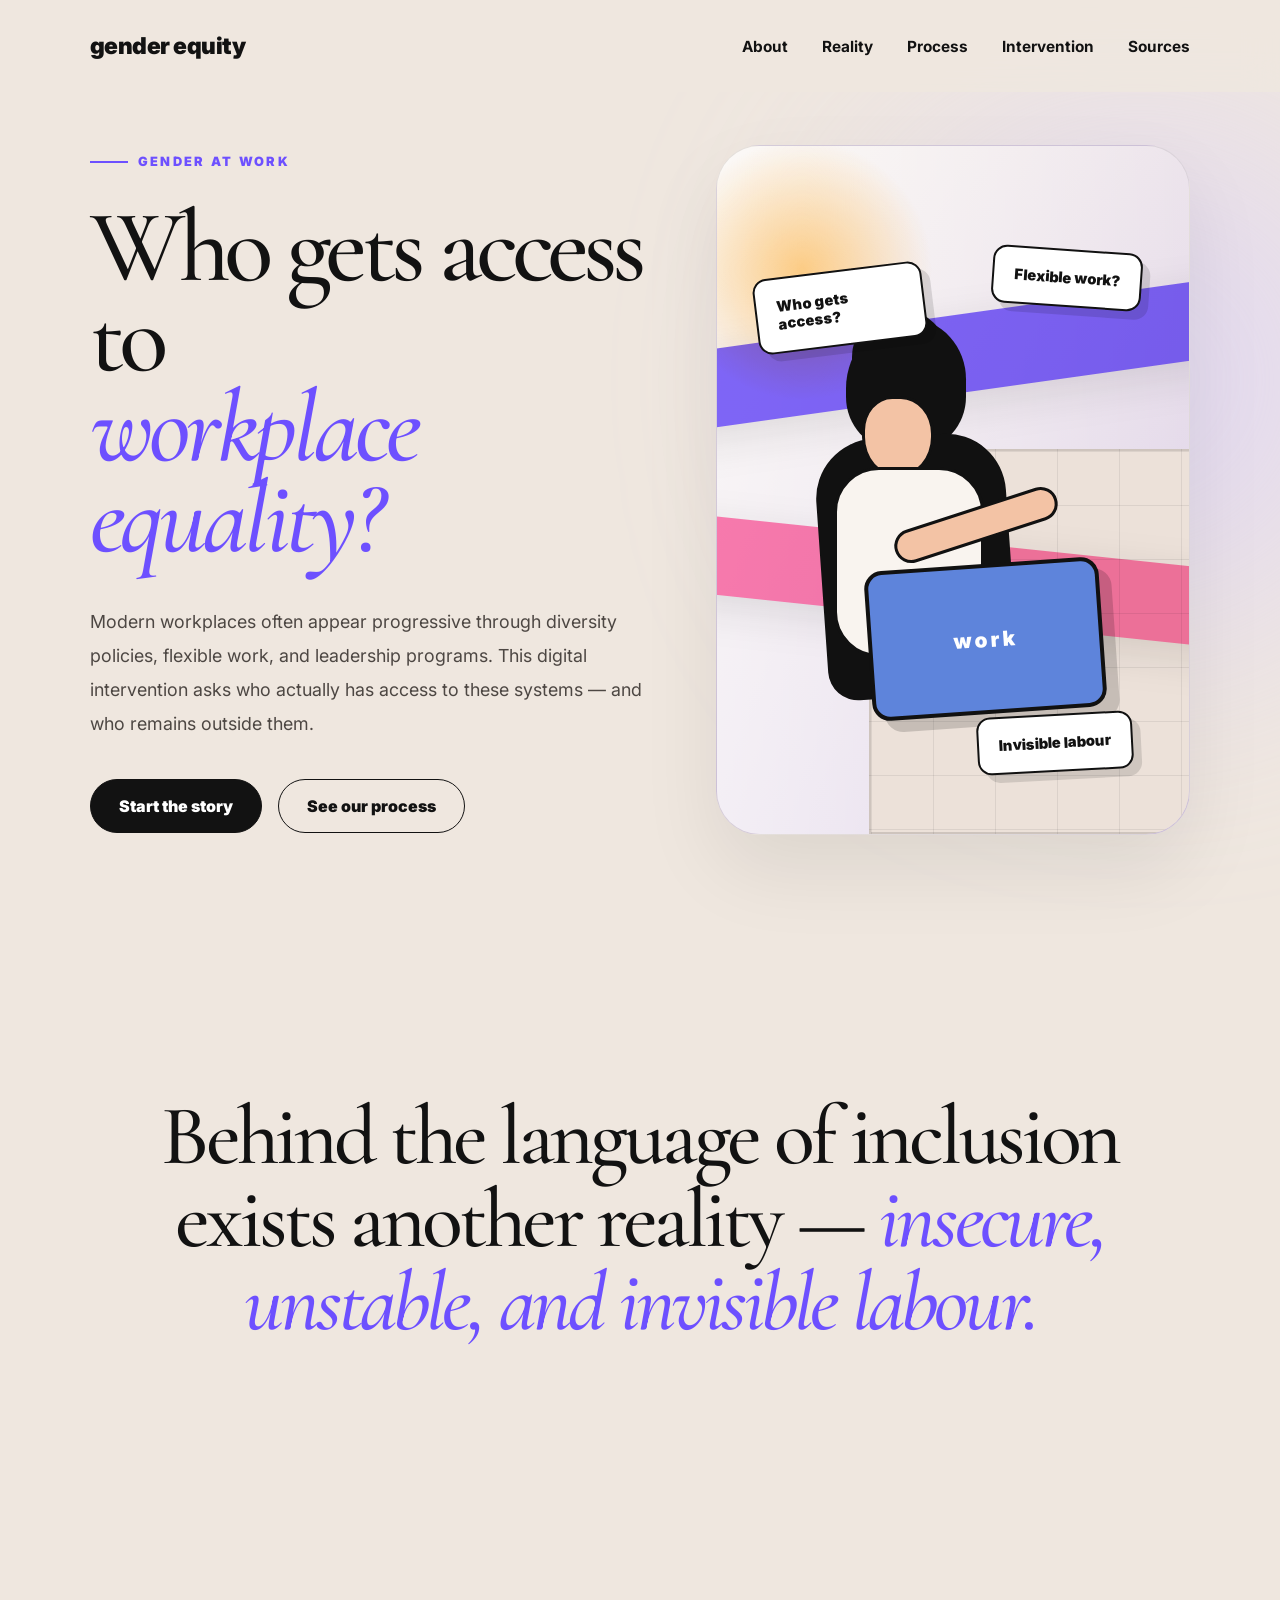
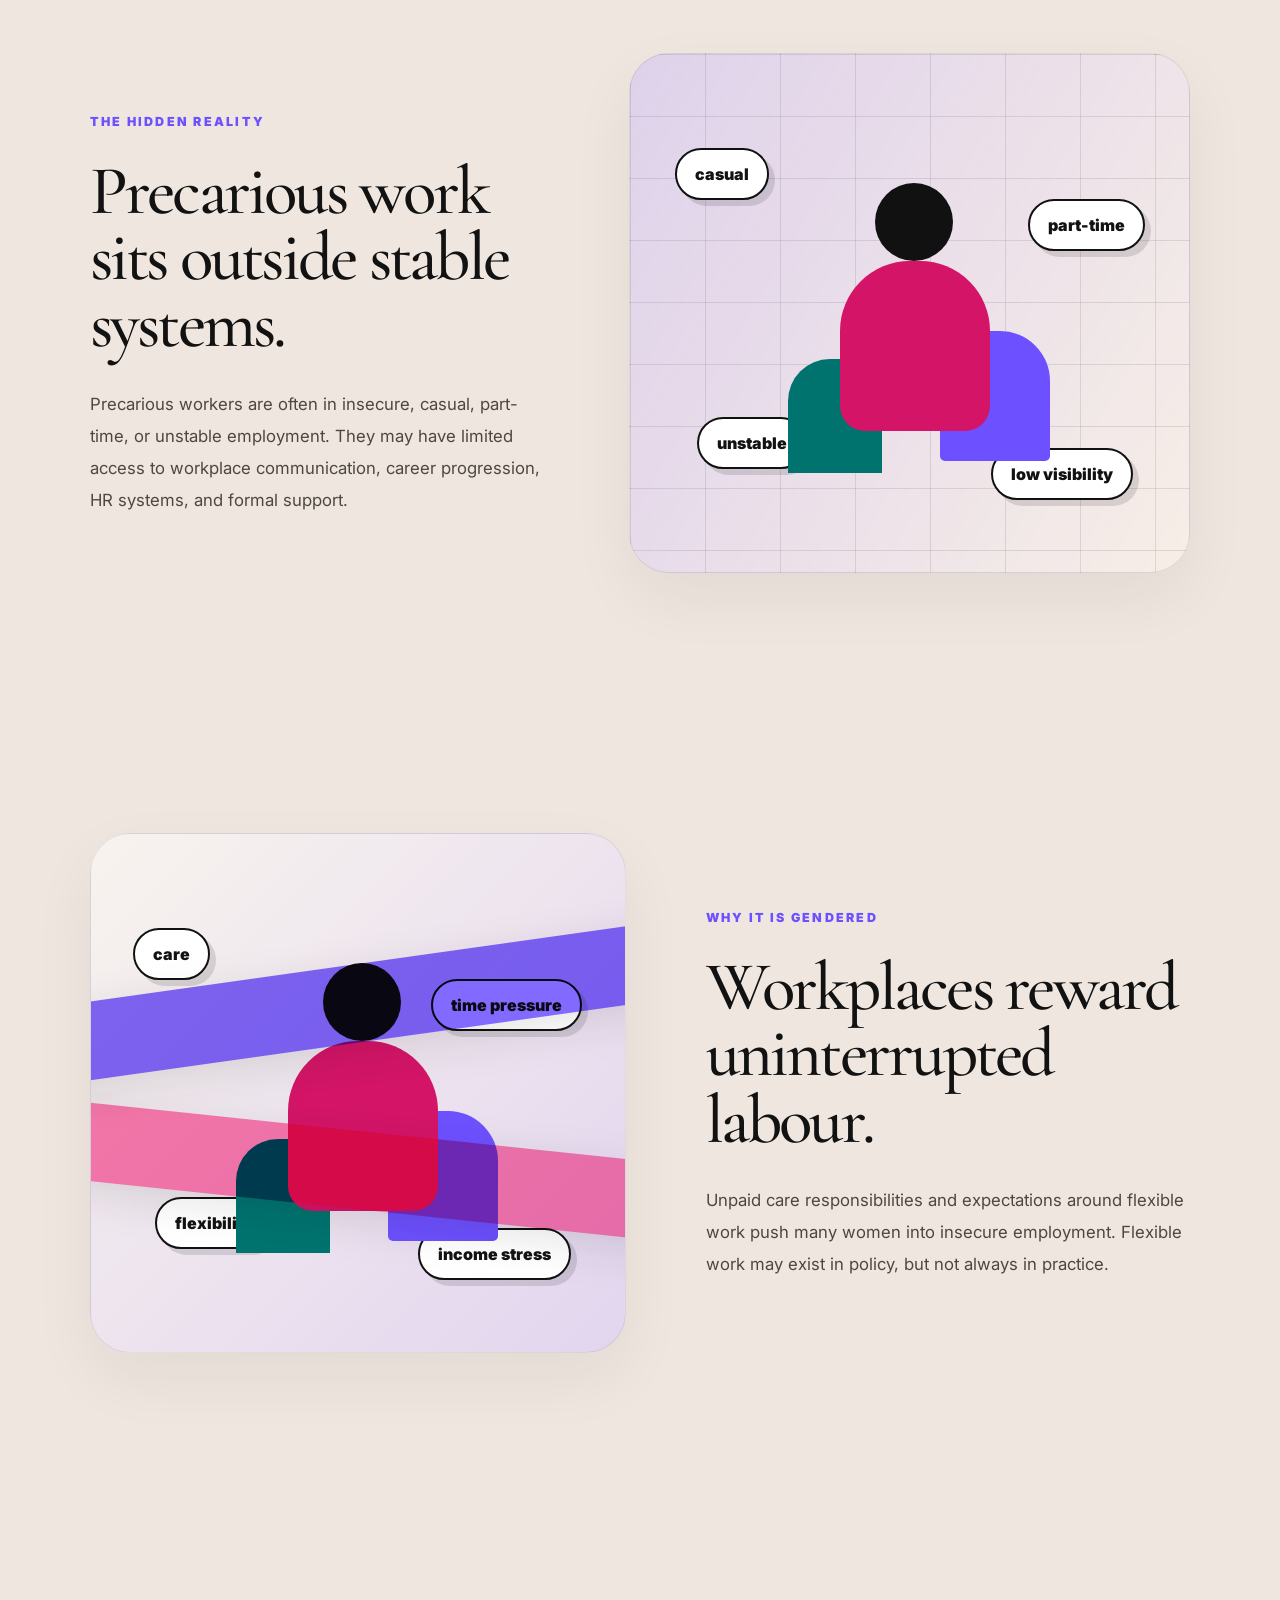
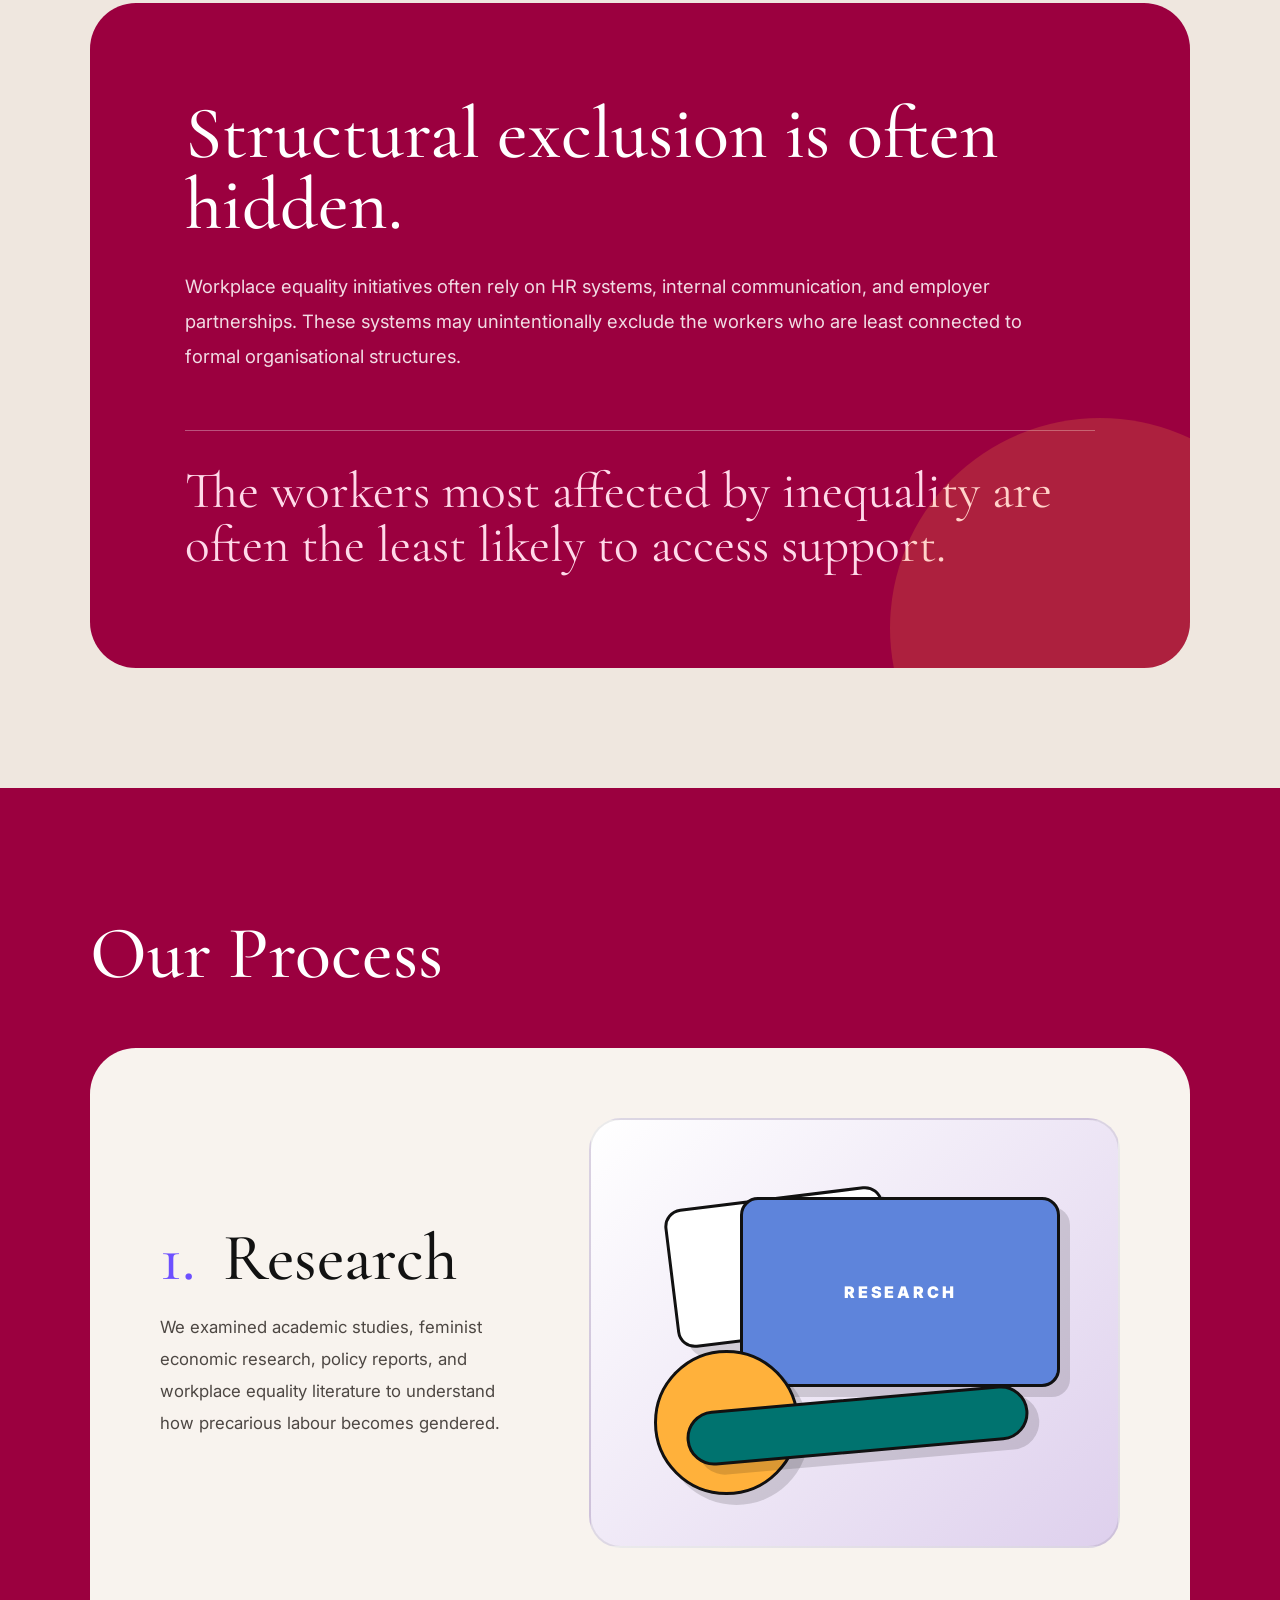
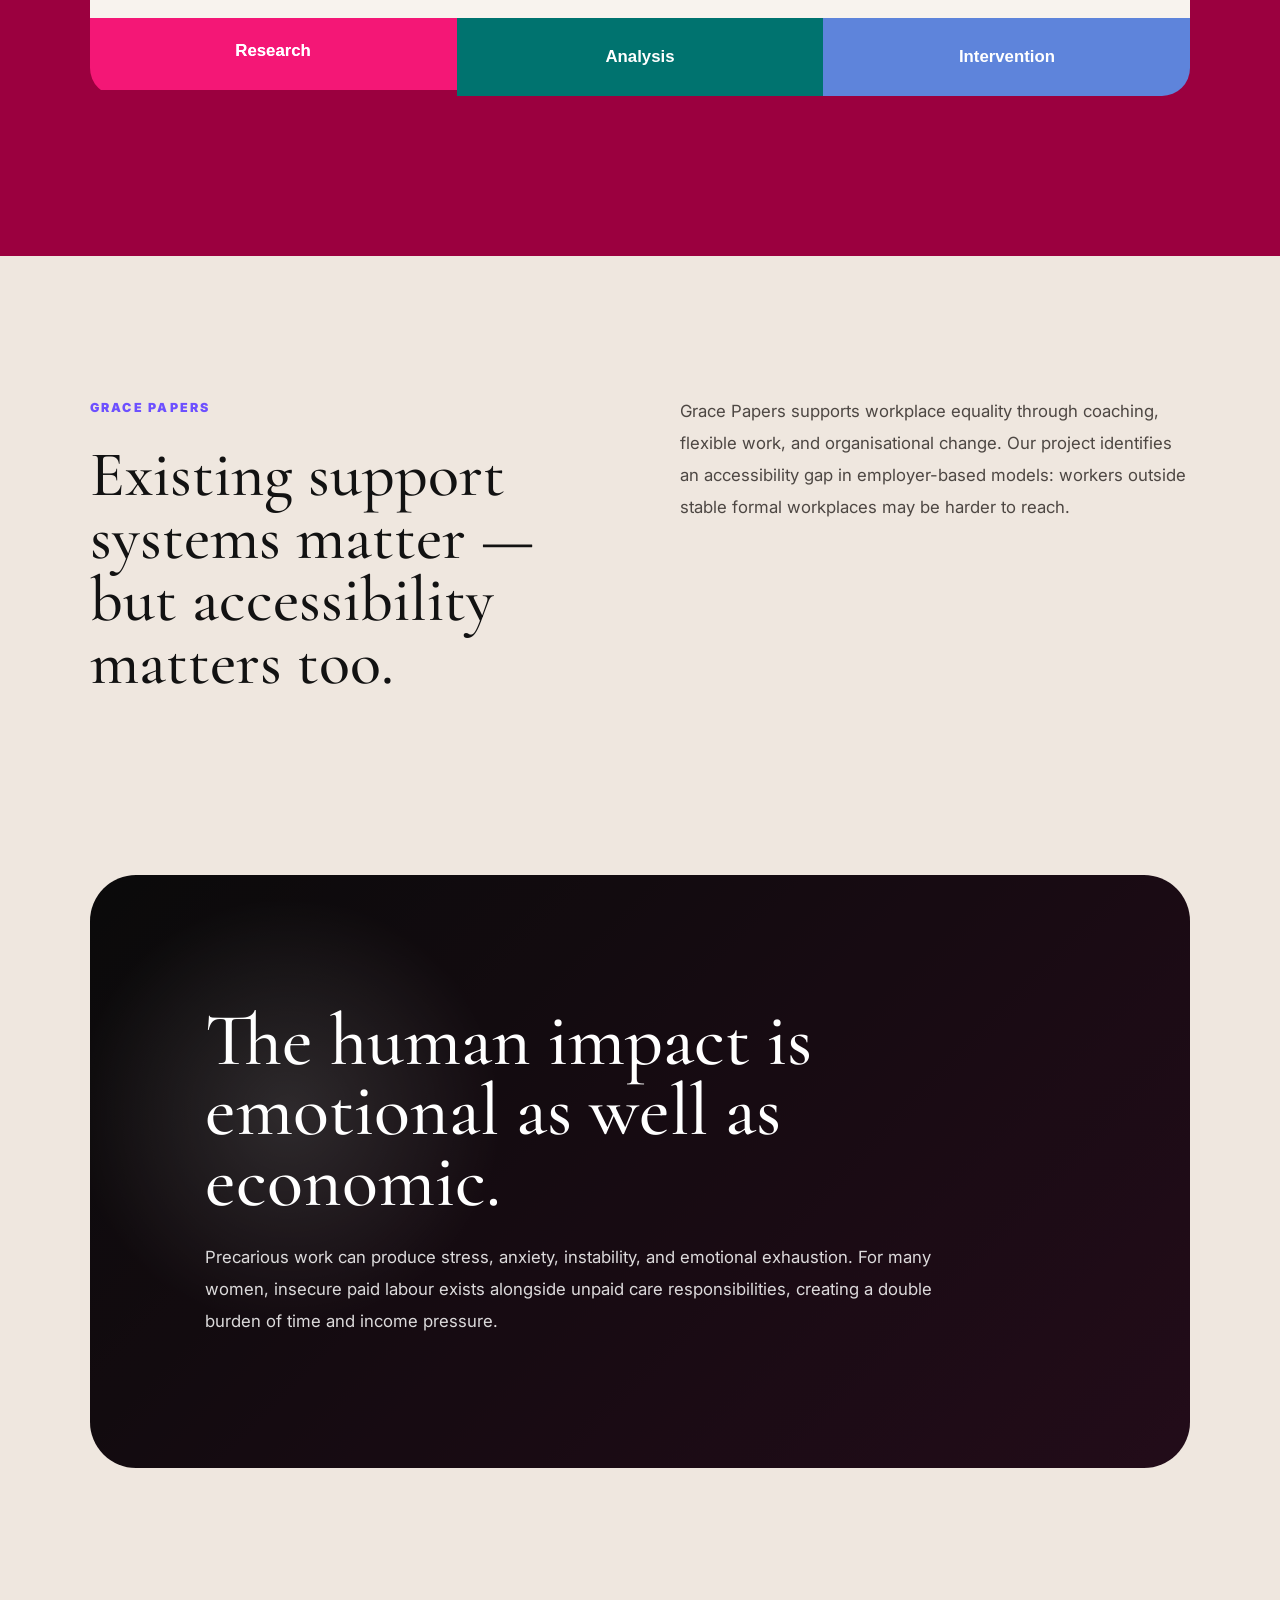
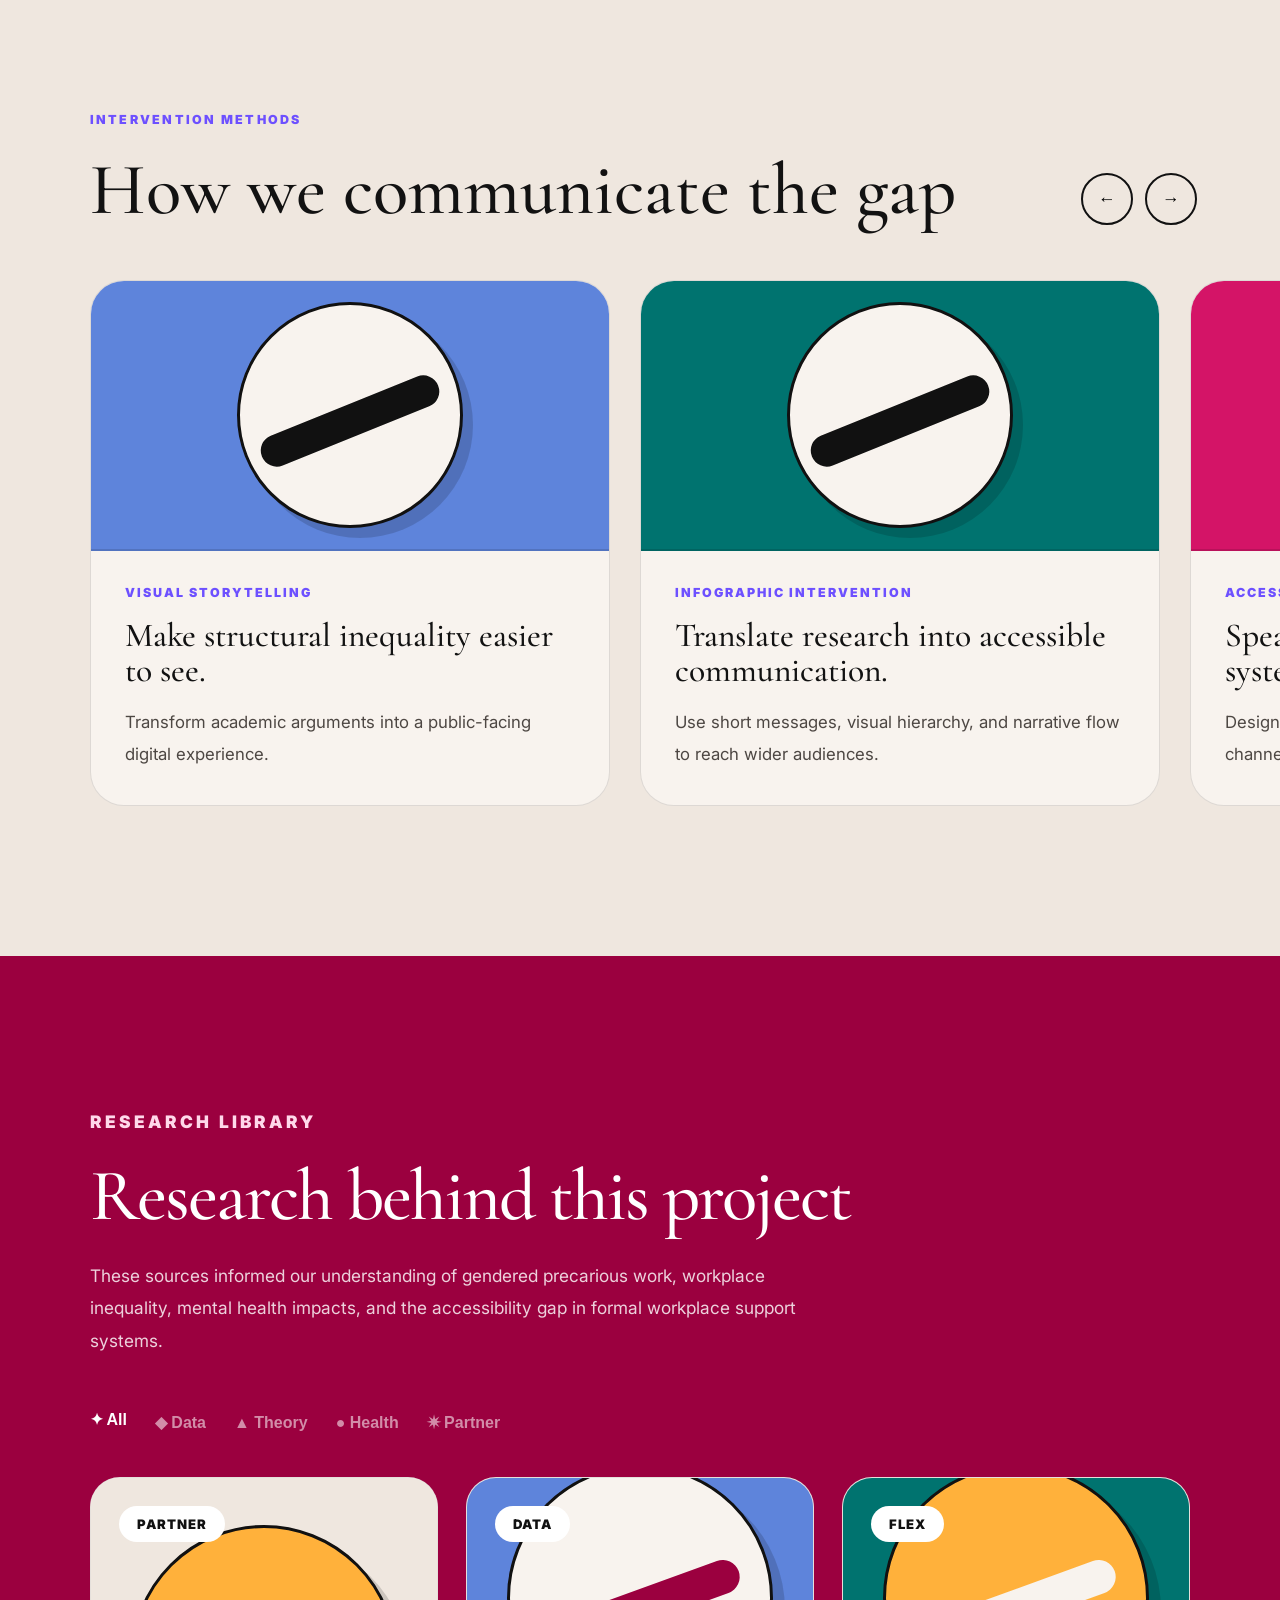
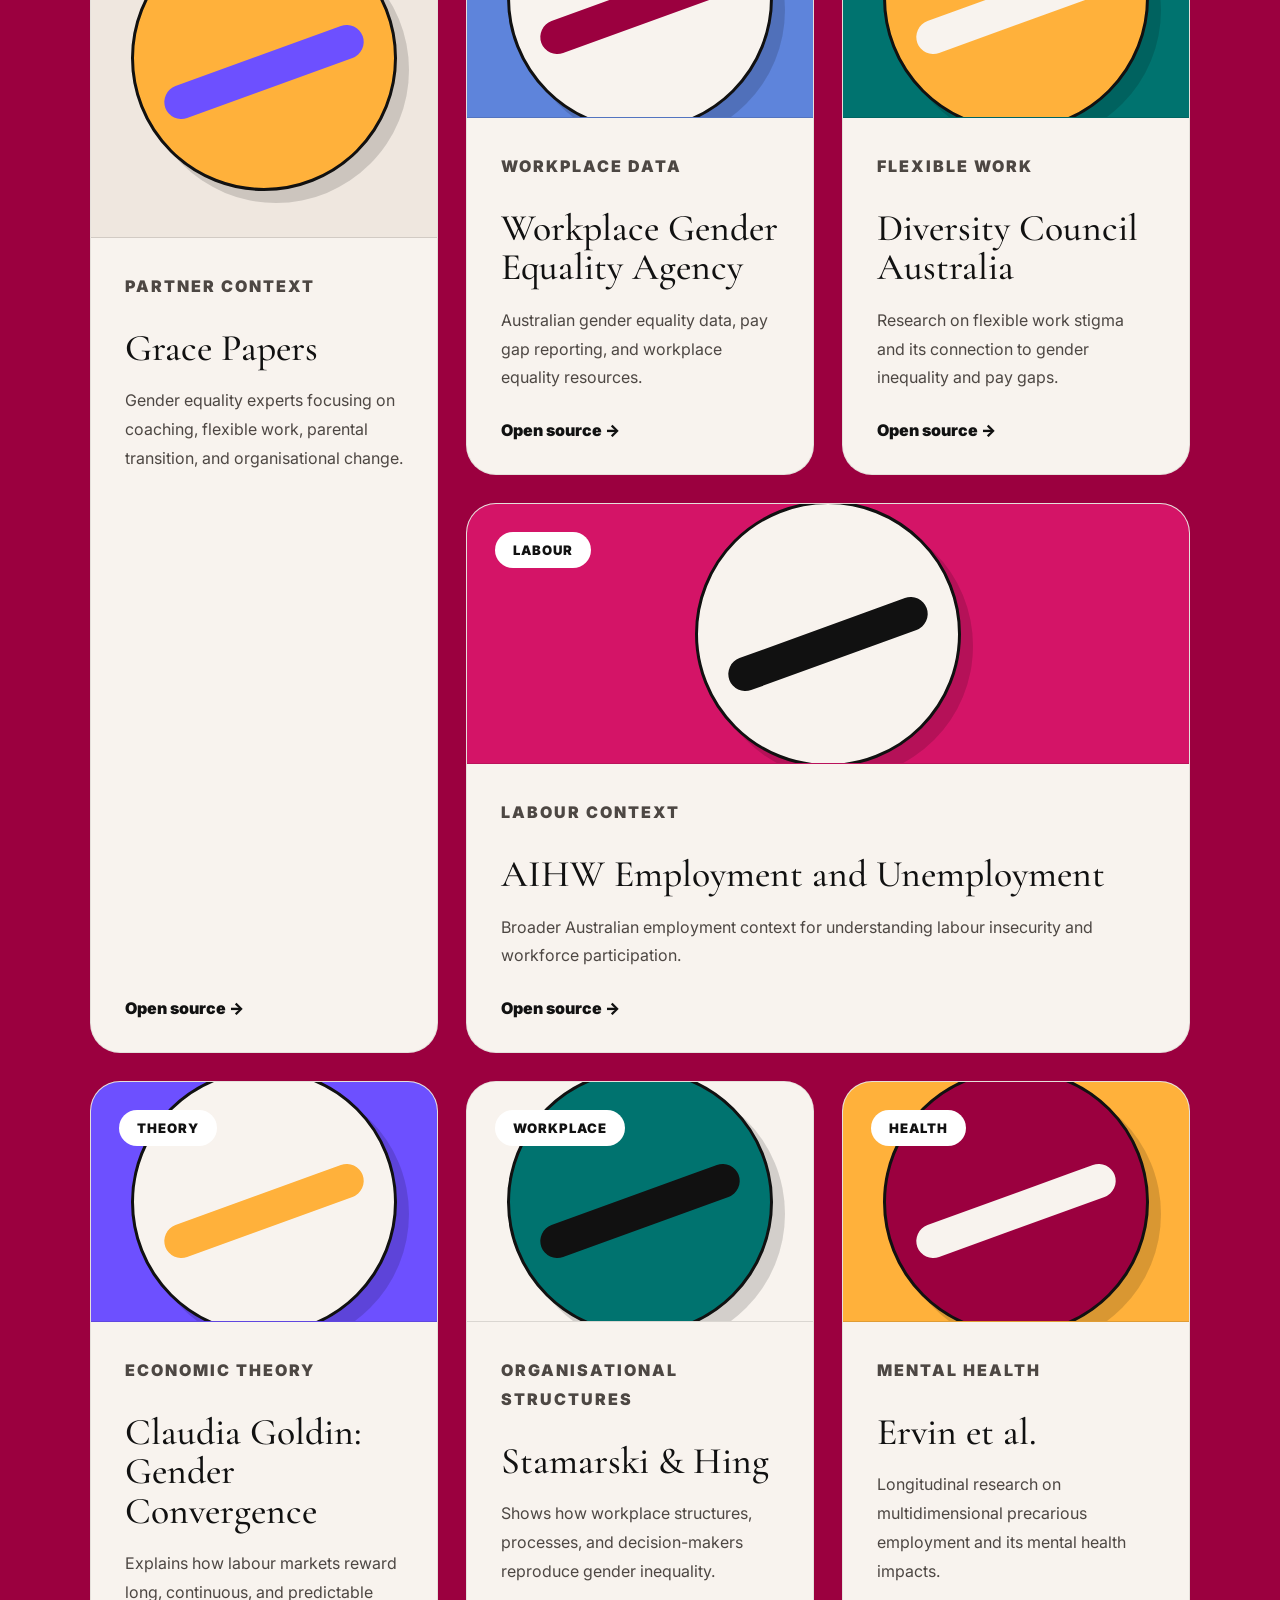
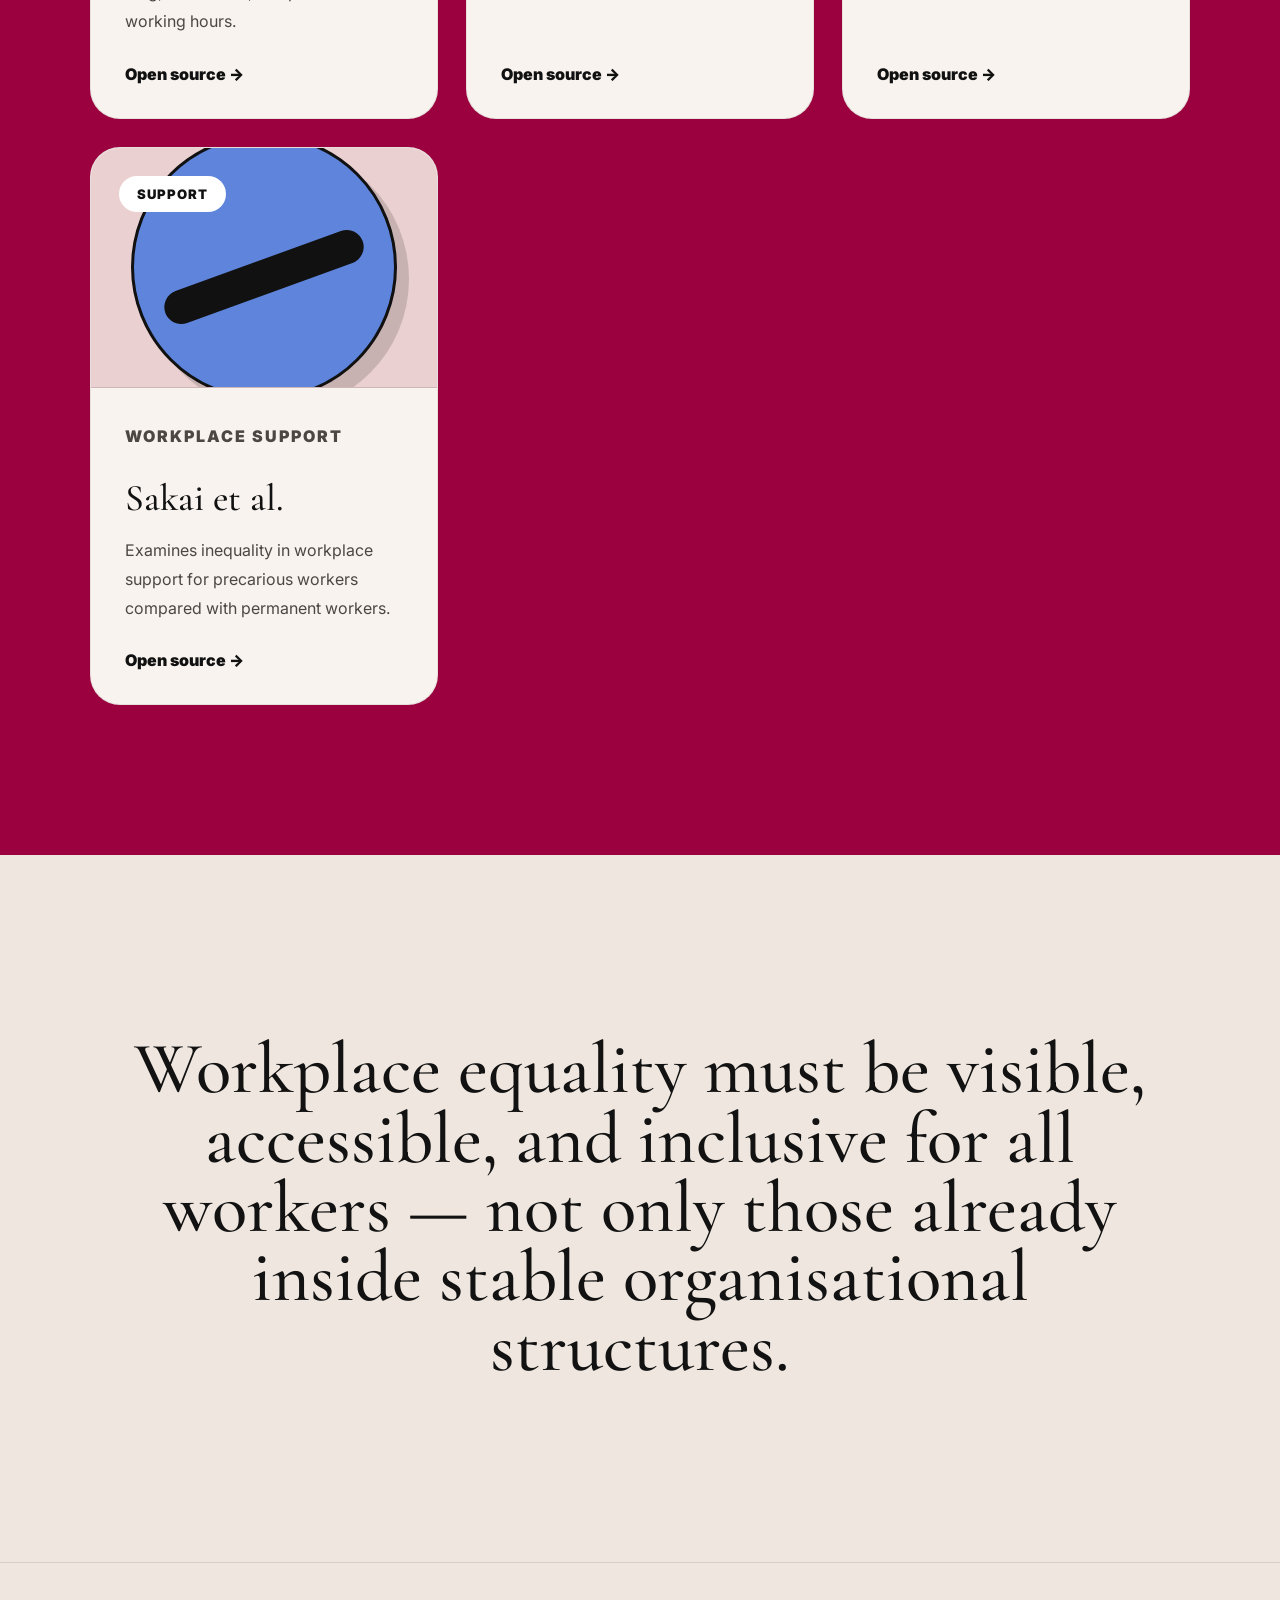
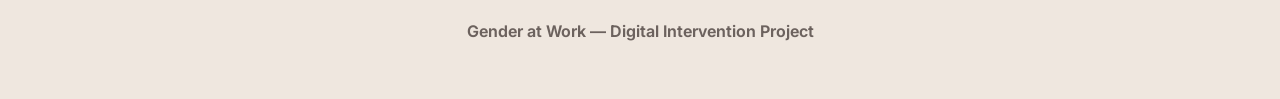
==== gender_equity_final_combined_with_sources.html @ 541308a6 "Add files via upload" ====
<!DOCTYPE html>
<html lang="en">
<head>
  <meta charset="UTF-8" />
  <meta name="viewport" content="width=device-width, initial-scale=1.0" />
  <title>Gender Equity & Precarious Work</title>
  <link rel="preconnect" href="https://fonts.googleapis.com">
  <link rel="preconnect" href="https://fonts.gstatic.com" crossorigin>
  <link href="https://fonts.googleapis.com/css2?family=Inter:wght@300;400;500;600;700;800;900&family=Cormorant+Garamond:wght@400;500;600;700&display=swap" rel="stylesheet">
  <style>
    :root{--cream:#efe7df;--cream2:#f8f3ee;--ink:#121212;--muted:#4d4743;--purple:#6d50ff;--wine:#9b003f;--pink:#d41467;--teal:#00736f;--blue:#5e84db;--orange:#ffb13b;--softPink:#ead0d0;}
    *{margin:0;padding:0;box-sizing:border-box} html{scroll-behavior:smooth} body{background:var(--cream);color:var(--ink);font-family:Inter,sans-serif;overflow-x:hidden} p{color:var(--muted);line-height:1.9;font-size:1.05rem} h1,h2,h3{font-family:'Cormorant Garamond',serif;font-weight:500}.page-progress{position:fixed;top:0;left:0;height:4px;width:0%;background:var(--purple);z-index:9999}
    nav{position:fixed;top:0;left:0;width:100%;height:92px;padding:0 7%;display:flex;justify-content:space-between;align-items:center;background:rgba(239,231,223,.9);backdrop-filter:blur(16px);z-index:1000;transition:.35s ease}nav.scrolled{height:72px;box-shadow:0 8px 30px rgba(0,0,0,.06)}.logo{font-weight:900;font-size:1.45rem;letter-spacing:-.02em;text-transform:lowercase}nav ul{display:flex;gap:34px;list-style:none}nav a{color:var(--ink);text-decoration:none;font-weight:700;font-size:.96rem;position:relative}nav a::after{content:"";position:absolute;left:0;bottom:-7px;width:0;height:2px;background:var(--purple);transition:.3s ease}nav a:hover::after{width:100%}section{position:relative}.fade-up{opacity:0;transform:translateY(55px);transition:opacity .9s ease,transform .9s ease}.fade-up.show{opacity:1;transform:translateY(0)}
    .hero{min-height:100vh;padding:145px 7% 80px;display:grid;grid-template-columns:1.08fr .92fr;gap:70px;align-items:center}.hero::before{content:"";position:absolute;width:520px;height:520px;right:-120px;top:120px;border-radius:50%;background:#d9ceff;filter:blur(130px);opacity:.55;z-index:0}.hero-left{position:relative;z-index:2}.eyebrow{display:inline-flex;gap:10px;align-items:center;margin-bottom:28px;color:var(--purple);font-size:.8rem;text-transform:uppercase;letter-spacing:.18em;font-weight:900}.eyebrow::before{content:"";width:38px;height:2px;background:var(--purple)}.hero h1{font-size:clamp(4rem,8vw,8.8rem);line-height:.88;letter-spacing:-.055em;max-width:980px}.hero h1 span{color:var(--purple);font-style:italic;letter-spacing:-.04em}.hero-description{margin-top:42px;max-width:650px;font-size:1.12rem}.hero-actions{margin-top:38px;display:flex;gap:16px;flex-wrap:wrap}.button{display:inline-flex;align-items:center;justify-content:center;min-height:54px;padding:0 28px;border-radius:999px;border:1.5px solid var(--ink);color:var(--ink);text-decoration:none;font-weight:900;transition:.28s ease}.button.primary{background:var(--ink);color:white}.button:hover{transform:translateY(-4px);box-shadow:0 14px 30px rgba(0,0,0,.1)}
    .hero-art{position:relative;z-index:2;min-height:690px;border-radius:44px;overflow:hidden;background:linear-gradient(135deg,#f8f3ee 0%,#dccfe9 100%);box-shadow:0 35px 80px rgba(0,0,0,.08);border:1px solid rgba(0,0,0,.08)}.hero-art::before{content:"";position:absolute;inset:0;background:radial-gradient(circle at 18% 18%,rgba(255,177,59,.6),transparent 19%),radial-gradient(circle at 80% 70%,rgba(109,80,255,.22),transparent 28%),linear-gradient(90deg,rgba(255,255,255,.5),transparent);z-index:0}.office-building{position:absolute;right:-20px;bottom:0;width:72%;height:56%;background:linear-gradient(90deg,rgba(0,0,0,.07) 1px,transparent 1px) 0 0/62px 100%,linear-gradient(rgba(0,0,0,.07) 1px,transparent 1px) 0 0/100% 54px,#ece1d9;border-radius:30px 0 0 0;border:2px solid rgba(0,0,0,.13)}.window-dot{position:absolute;width:34px;height:34px;border-radius:50%;background:rgba(109,80,255,.28);border:2px solid rgba(0,0,0,.12)}.window-dot.one{right:38%;bottom:37%}.window-dot.two{right:22%;bottom:24%;background:rgba(255,177,59,.55)}.window-dot.three{right:50%;bottom:18%;background:rgba(0,115,111,.35)}.woman{position:absolute;left:8%;bottom:6%;width:48%;height:74%;z-index:3;animation:womanFloat 5.2s ease-in-out infinite}.woman .head{position:absolute;top:5%;left:43%;width:96px;height:96px;background:#111;border-radius:50% 50% 46% 46%}.woman .face{position:absolute;top:22%;left:47%;width:72px;height:82px;background:#f3c3a5;border-radius:42% 46% 50% 50%;border:3px solid #111;z-index:3}.woman .hair{position:absolute;top:7%;left:40%;width:120px;height:130px;background:#111;border-radius:60% 52% 45% 45%;z-index:2}.woman .body{position:absolute;left:29%;top:30%;width:190px;height:260px;background:#111;border-radius:60px 60px 30px 30px;transform:rotate(-4deg);z-index:2}.woman .shirt{position:absolute;left:35%;top:36%;width:150px;height:190px;background:#f9f4ef;border:3px solid #111;border-radius:45px;z-index:3}.woman .arm{position:absolute;left:60%;top:44%;width:170px;height:34px;background:#f3c3a5;border:3px solid #111;border-radius:30px;transform:rotate(-18deg);z-index:4}.woman .laptop{position:absolute;left:50%;top:55%;width:235px;height:150px;background:var(--blue);border:4px solid #111;border-radius:18px;transform:rotate(-4deg);z-index:5;box-shadow:12px 12px 0 rgba(0,0,0,.16)}.woman .laptop::after{content:"work";position:absolute;inset:0;display:flex;align-items:center;justify-content:center;color:white;font-weight:900;font-size:1.3rem;letter-spacing:.15em}.ribbon{position:absolute;left:-18%;width:150%;height:78px;border-radius:999px;opacity:.86;filter:drop-shadow(0 12px 20px rgba(0,0,0,.11));z-index:2;mix-blend-mode:multiply}.ribbon.purple{top:24%;background:var(--purple);transform:rotate(-8deg);animation:ribbonSlide 7s ease-in-out infinite}.ribbon.pink{top:58%;background:#ff6aa6;transform:rotate(6deg);animation:ribbonSlide2 8s ease-in-out infinite}.paper-note{position:absolute;z-index:4;background:white;border:2px solid #111;border-radius:14px;padding:18px 20px;box-shadow:8px 8px 0 rgba(0,0,0,.12);font-weight:900;font-size:.92rem;max-width:170px;animation:noteFloat 4.5s ease-in-out infinite}.note1{right:10%;top:15%;transform:rotate(4deg)}.note2{left:8%;top:18%;transform:rotate(-7deg);animation-delay:1.2s}.note3{right:12%;bottom:9%;transform:rotate(-3deg);animation-delay:.4s}@keyframes womanFloat{0%,100%{transform:translateY(0)}50%{transform:translateY(-18px)}}@keyframes ribbonSlide{0%,100%{transform:translateX(-80px) rotate(-8deg)}50%{transform:translateX(65px) rotate(-8deg)}}@keyframes ribbonSlide2{0%,100%{transform:translateX(70px) rotate(6deg)}50%{transform:translateX(-65px) rotate(6deg)}}@keyframes noteFloat{0%,100%{margin-top:0}50%{margin-top:-14px}}
    .big-statement{padding:180px 8%;text-align:center}.big-statement h2{font-size:clamp(3rem,6.6vw,7.2rem);line-height:.98;letter-spacing:-.045em;max-width:1300px;margin:auto}.big-statement em{color:var(--purple);font-style:italic}.split-section{padding:130px 7%;display:grid;grid-template-columns:.9fr 1.1fr;gap:80px;align-items:center}.split-section.reverse{grid-template-columns:1.05fr .95fr}.section-tag{color:var(--purple);font-size:.78rem;text-transform:uppercase;letter-spacing:.18em;font-weight:900;margin-bottom:24px}.split-section h2{font-size:clamp(3.3rem,5.4vw,6rem);line-height:.96;letter-spacing:-.04em;margin-bottom:32px}.text-block{max-width:670px}.visual-card{min-height:520px;border-radius:40px;background:var(--cream2);border:1px solid rgba(0,0,0,.08);position:relative;overflow:hidden;box-shadow:0 25px 65px rgba(0,0,0,.06)}.visual-card.policy{background:linear-gradient(120deg,rgba(109,80,255,.18),transparent),linear-gradient(90deg,rgba(0,0,0,.1) 1px,transparent 1px) 0 0/75px 100%,linear-gradient(rgba(0,0,0,.1) 1px,transparent 1px) 0 0/100% 62px,#f7eee7}.visual-card.care{background:linear-gradient(135deg,#f8f3ee,#e2d5ef)}.mini-person{position:absolute;width:210px;height:260px;left:50%;top:50%;transform:translate(-50%,-50%)}.mini-person::before{content:"";position:absolute;left:70px;top:0;width:78px;height:78px;border-radius:50%;background:#111}.mini-person::after{content:"";position:absolute;left:35px;top:78px;width:150px;height:170px;border-radius:70px 70px 25px 25px;background:var(--pink);box-shadow:80px 50px 0 -20px var(--purple),-80px 70px 0 -28px var(--teal)}.floating-word{position:absolute;padding:14px 18px;border:2px solid #111;border-radius:999px;background:white;font-weight:900;box-shadow:6px 6px 0 rgba(0,0,0,.12)}.w1{left:8%;top:18%}.w2{right:8%;top:28%}.w3{left:12%;bottom:20%}.w4{right:10%;bottom:14%}.exclusion{margin:120px 7%;padding:95px;border-radius:46px;background:var(--wine);color:white;position:relative;overflow:hidden}.exclusion::after{content:"";position:absolute;width:420px;height:420px;right:-120px;bottom:-170px;background:var(--orange);border-radius:50%;opacity:.18}.exclusion h2{font-size:clamp(3rem,5.8vw,6.5rem);line-height:.95;margin-bottom:30px;max-width:1000px}.exclusion p{color:rgba(255,255,255,.86);max-width:850px;font-size:1.15rem}.quote-line{margin-top:56px;padding-top:34px;border-top:1px solid rgba(255,255,255,.32);font-family:'Cormorant Garamond',serif;font-size:clamp(2.4rem,4vw,4.4rem);line-height:1.05;color:#ffd9e9}
    .process{padding:130px 7% 160px;background:var(--wine);color:white}.process h2{font-size:clamp(3.5rem,5.8vw,6.6rem);line-height:.95;margin-bottom:60px}.process-stage{background:var(--cream2);color:var(--ink);border-radius:46px 46px 0 0;min-height:560px;padding:70px;display:grid;grid-template-columns:.82fr 1.18fr;gap:60px;align-items:center}.stage-copy{display:none}.stage-copy.active{display:block;animation:contentIn .45s ease both}.stage-copy h3{font-size:clamp(3.2rem,5.2vw,6rem);line-height:.93;margin-bottom:24px}.stage-copy h3 span{color:var(--purple);margin-right:12px}.stage-copy p{max-width:620px}.stage-visual{position:relative;min-height:430px;border-radius:32px;overflow:hidden;border:2px solid rgba(0,0,0,.08);background:linear-gradient(135deg,#fff,#ded0ed)}.stage-visual .shape{position:absolute;border:3px solid #111;box-shadow:10px 10px 0 rgba(0,0,0,.14);transition:.45s ease}.shape.laptop{width:320px;height:190px;right:11%;top:18%;border-radius:18px;background:var(--blue)}.shape.laptop::after{content:"research";color:white;font-weight:900;text-transform:uppercase;letter-spacing:.18em;position:absolute;inset:0;display:flex;align-items:center;justify-content:center}.shape.circle{width:145px;height:145px;border-radius:50%;left:12%;bottom:12%;background:var(--orange)}.shape.paper{width:220px;height:140px;left:15%;top:18%;border-radius:18px;background:white;transform:rotate(-7deg)}.shape.bar{width:65%;height:55px;left:18%;bottom:22%;border-radius:999px;background:var(--teal);transform:rotate(-5deg)}.process-buttons{display:grid;grid-template-columns:repeat(3,1fr);border-radius:0 0 28px 28px;overflow:hidden}.process-buttons button{min-height:78px;border:0;color:white;font-weight:900;font-size:1.05rem;cursor:pointer;transition:.28s ease}.process-buttons button:nth-child(1){background:var(--pink)}.process-buttons button:nth-child(2){background:var(--teal)}.process-buttons button:nth-child(3){background:var(--blue)}.process-buttons button.active{filter:brightness(1.15);transform:translateY(-6px)}@keyframes contentIn{from{opacity:0;transform:translateY(18px)}to{opacity:1;transform:translateY(0)}}
    .grace{padding:140px 7%;display:grid;grid-template-columns:1fr 1fr;gap:80px}.grace h2{font-size:clamp(3.2rem,5vw,5.8rem);line-height:.98}.impact{margin:40px 7% 110px;border-radius:46px;overflow:hidden;background:linear-gradient(rgba(0,0,0,.55),rgba(0,0,0,.55)),radial-gradient(circle at 18% 40%,rgba(255,255,255,.3),transparent 22%),linear-gradient(135deg,#171717,#4d1a38);color:white;padding:130px 9%}.impact h2{font-size:clamp(3.2rem,5.8vw,6rem);line-height:.95;margin-bottom:26px}.impact p{color:rgba(255,255,255,.85);max-width:760px}.methods{padding:130px 0 150px 7%;overflow:hidden}.methods-head{padding-right:7%;display:flex;justify-content:space-between;align-items:end;gap:30px;margin-bottom:55px}.methods h2{font-size:clamp(3.5rem,5.7vw,6rem);line-height:.95}.slider-controls{display:flex;gap:12px}.slider-controls button{width:52px;height:52px;border-radius:50%;border:2px solid #111;background:transparent;cursor:pointer;font-weight:900;font-size:1.1rem;transition:.25s ease}.slider-controls button:hover{background:#111;color:white}.method-slider{display:flex;gap:30px;overflow-x:auto;padding-right:7%;scroll-snap-type:x mandatory;scrollbar-width:none;cursor:grab}.method-slider::-webkit-scrollbar{display:none}.method-card{min-width:min(520px,82vw);border-radius:34px;background:var(--cream2);overflow:hidden;border:1px solid rgba(0,0,0,.11);scroll-snap-align:start;transition:.35s ease}.method-card:hover{transform:translateY(-12px);box-shadow:0 26px 62px rgba(0,0,0,.1)}.method-visual{height:270px;position:relative;background:var(--blue);border-bottom:2px solid rgba(0,0,0,.13);overflow:hidden}.method-visual.teal{background:var(--teal)}.method-visual.pink{background:var(--pink)}.method-visual.orange{background:var(--orange)}.method-visual::before{content:"";position:absolute;width:220px;height:220px;border-radius:50%;background:#f8f3ee;border:3px solid #111;left:50%;top:50%;transform:translate(-50%,-50%);box-shadow:10px 10px 0 rgba(0,0,0,.15)}.method-visual::after{content:"";position:absolute;width:190px;height:32px;border-radius:999px;background:#111;left:50%;top:52%;transform:translate(-50%,-50%) rotate(-22deg)}.method-card-content{padding:34px}.method-card-content span{display:block;color:var(--purple);font-size:.78rem;text-transform:uppercase;letter-spacing:.16em;font-weight:900;margin-bottom:18px}.method-card h3{font-size:clamp(2.1rem,2.6vw,3rem);line-height:1.05;margin-bottom:18px}
    .sources-section{padding:150px 7%;background:var(--wine);color:white;overflow:hidden}.sources-header{max-width:900px;margin-bottom:55px}.sources-header .section-tag{color:#ffd8ea}.sources-header h2{font-size:clamp(3.5rem,5.7vw,6.2rem);line-height:.95;font-weight:500;margin-bottom:28px;letter-spacing:-2px}.sources-header p{max-width:720px;color:rgba(255,255,255,.82);font-size:1.08rem;line-height:1.9}.source-filters{display:flex;gap:28px;align-items:center;margin-bottom:45px;flex-wrap:wrap}.source-filter{background:transparent;border:none;color:rgba(255,255,255,.55);font-size:1rem;font-weight:900;cursor:pointer;transition:.3s ease}.source-filter:hover,.source-filter.active{color:white;transform:translateY(-3px)}.sources-grid{display:grid;grid-template-columns:repeat(3,1fr);gap:28px;align-items:stretch}.source-card{display:flex;flex-direction:column;text-decoration:none;color:#111;background:#f8f3ee;border-radius:30px;overflow:hidden;min-height:520px;border:1px solid rgba(0,0,0,.08);transition:.45s ease;position:relative}.source-card:hover{transform:translateY(-12px);box-shadow:0 30px 70px rgba(0,0,0,.22)}.source-card.hide{display:none}.source-visual{height:240px;position:relative;overflow:hidden;border-bottom:1px solid rgba(0,0,0,.12)}.source-visual span{position:absolute;left:28px;top:28px;background:white;color:#111;padding:10px 18px;border-radius:999px;font-size:.82rem;font-weight:900;letter-spacing:1px;text-transform:uppercase;z-index:3}.source-visual::before{content:"";position:absolute;width:260px;height:260px;border-radius:50%;background:#f8f3ee;border:3px solid #111;left:50%;top:50%;transform:translate(-50%,-50%);box-shadow:12px 12px 0 rgba(0,0,0,.15)}.source-visual::after{content:"";position:absolute;width:210px;height:34px;border-radius:999px;background:#111;left:50%;top:54%;transform:translate(-50%,-50%) rotate(-20deg)}.grace-visual{background:#efe7df}.grace-visual::before{background:#ffb13b}.grace-visual::after{background:#6d50ff}.wgea-visual{background:#5e84db}.wgea-visual::before{background:#f8f3ee}.wgea-visual::after{background:#9b003f}.dca-visual{background:#00736f}.dca-visual::before{background:#ffb13b}.dca-visual::after{background:#f8f3ee}.aihw-visual{background:#d41467}.aihw-visual::before{background:#f8f3ee}.aihw-visual::after{background:#111}.goldin-visual{background:#6d50ff}.goldin-visual::before{background:#f8f3ee}.goldin-visual::after{background:#ffb13b}.stamarski-visual{background:#f8f3ee}.stamarski-visual::before{background:#00736f}.stamarski-visual::after{background:#111}.ervin-visual{background:#ffb13b}.ervin-visual::before{background:#9b003f}.ervin-visual::after{background:#f8f3ee}.sakai-visual{background:#ead0d0}.sakai-visual::before{background:#5e84db}.sakai-visual::after{background:#111}.source-content{padding:34px;display:flex;flex-direction:column;flex:1}.source-category{font-size:.75rem;letter-spacing:2px;text-transform:uppercase;font-weight:900;color:#6d50ff;margin-bottom:18px}.source-content h3{font-size:2.35rem;line-height:1.05;font-weight:500;margin-bottom:18px}.source-content p{color:#4d4743;line-height:1.8;font-size:1rem;margin-bottom:28px}.read-link{margin-top:auto;font-weight:900;color:#111;transition:.3s ease}.source-card:hover .read-link{color:#6d50ff}.source-card:nth-child(1){grid-row:span 2}.source-card:nth-child(1) .source-visual{height:360px}.source-card:nth-child(4){grid-column:span 2}.source-card:nth-child(4) .source-visual{height:260px}.conclusion{padding:180px 8%;text-align:center}.conclusion h2{font-size:clamp(3rem,5.7vw,6.6rem);line-height:.95;max-width:1280px;margin:auto}footer{padding:58px 7%;border-top:1px solid rgba(0,0,0,.1);color:#6c625e;font-weight:650;text-align:center}
    @media(max-width:1100px){.sources-grid{grid-template-columns:repeat(2,1fr)}.source-card:nth-child(1),.source-card:nth-child(4){grid-row:auto;grid-column:auto}.source-card:nth-child(1) .source-visual,.source-card:nth-child(4) .source-visual{height:240px}}@media(max-width:1000px){nav ul{gap:20px}.hero,.split-section,.split-section.reverse,.process-stage,.grace{grid-template-columns:1fr}.hero-art{min-height:560px}.woman{left:0;width:70%}.office-building{width:86%}.exclusion{padding:58px;margin:80px 5%}.methods-head{align-items:start;flex-direction:column}}@media(max-width:720px){nav{padding:0 5%;height:82px}nav ul{display:none}.hero{padding:120px 5% 60px}.hero-art{min-height:460px}.hero-actions{display:none}.woman{transform:scale(.78);transform-origin:left bottom}.paper-note{display:none}.split-section{padding:90px 5%;gap:40px}.visual-card{min-height:400px}.process{padding:90px 5% 110px}.process-stage{padding:36px}.process-buttons button{font-size:.85rem;min-height:62px}.methods{padding-left:5%}.method-slider{padding-right:5%}.big-statement{padding:120px 5%}.exclusion{padding:40px;border-radius:32px}.sources-section{padding:110px 5%}.sources-grid{grid-template-columns:1fr}.source-card{min-height:auto}.source-filters{gap:18px}}
  </style>
</head>
<body>
  <div class="page-progress"></div>
  <nav><div class="logo">gender equity</div><ul><li><a href="#illusion">About</a></li><li><a href="#reality">Reality</a></li><li><a href="#process">Process</a></li><li><a href="#intervention">Intervention</a></li><li><a href="#sources">Sources</a></li></ul></nav>
  <section class="hero" id="illusion"><div class="hero-left fade-up"><p class="eyebrow">Gender at Work</p><h1>Who gets access to<br><span>workplace equality?</span></h1><p class="hero-description">Modern workplaces often appear progressive through diversity policies, flexible work, and leadership programs. This digital intervention asks who actually has access to these systems — and who remains outside them.</p><div class="hero-actions"><a href="#reality" class="button primary">Start the story</a><a href="#process" class="button">See our process</a></div></div><div class="hero-art fade-up" aria-label="Illustration of a woman working in an office with moving ribbons"><div class="office-building"></div><div class="window-dot one"></div><div class="window-dot two"></div><div class="window-dot three"></div><div class="ribbon purple"></div><div class="ribbon pink"></div><div class="paper-note note1">Flexible work?</div><div class="paper-note note2">Who gets access?</div><div class="paper-note note3">Invisible labour</div><div class="woman"><div class="hair"></div><div class="head"></div><div class="face"></div><div class="body"></div><div class="shirt"></div><div class="arm"></div><div class="laptop"></div></div></div></section>
  <section class="big-statement fade-up" id="reality"><h2>Behind the language of inclusion exists another reality — <em>insecure, unstable, and invisible labour.</em></h2></section>
  <section class="split-section fade-up"><div class="text-block"><p class="section-tag">The hidden reality</p><h2>Precarious work sits outside stable systems.</h2><p>Precarious workers are often in insecure, casual, part-time, or unstable employment. They may have limited access to workplace communication, career progression, HR systems, and formal support.</p></div><div class="visual-card policy"><span class="floating-word w1">casual</span><span class="floating-word w2">part-time</span><span class="floating-word w3">unstable</span><span class="floating-word w4">low visibility</span><div class="mini-person"></div></div></section>
  <section class="split-section reverse fade-up"><div class="visual-card care"><div class="ribbon purple"></div><div class="ribbon pink"></div><span class="floating-word w1">care</span><span class="floating-word w2">time pressure</span><span class="floating-word w3">flexibility</span><span class="floating-word w4">income stress</span><div class="mini-person"></div></div><div class="text-block"><p class="section-tag">Why it is gendered</p><h2>Workplaces reward uninterrupted labour.</h2><p>Unpaid care responsibilities and expectations around flexible work push many women into insecure employment. Flexible work may exist in policy, but not always in practice.</p></div></section>
  <section class="exclusion fade-up"><h2>Structural exclusion is often hidden.</h2><p>Workplace equality initiatives often rely on HR systems, internal communication, and employer partnerships. These systems may unintentionally exclude the workers who are least connected to formal organisational structures.</p><div class="quote-line">The workers most affected by inequality are often the least likely to access support.</div></section>
  <section class="process" id="process"><h2 class="fade-up">Our Process</h2><div class="process-stage fade-up"><div class="stage-copy active" id="stage-1"><h3><span>1.</span> Research</h3><p>We examined academic studies, feminist economic research, policy reports, and workplace equality literature to understand how precarious labour becomes gendered.</p></div><div class="stage-copy" id="stage-2"><h3><span>2.</span> Analysis</h3><p>We identified a key gap: equality initiatives often appear inclusive, but their delivery depends on stable employer systems that precarious workers may not access.</p></div><div class="stage-copy" id="stage-3"><h3><span>3.</span> Intervention</h3><p>We designed a communication-focused intervention using digital storytelling and infographic logic to make the issue more visible and accessible.</p></div><div class="stage-visual" id="stageVisual"><div class="shape paper"></div><div class="shape laptop"></div><div class="shape circle"></div><div class="shape bar"></div></div></div><div class="process-buttons"><button class="active" data-stage="1">Research</button><button data-stage="2">Analysis</button><button data-stage="3">Intervention</button></div></section>
  <section class="grace fade-up"><div><p class="section-tag">Grace Papers</p><h2>Existing support systems matter — but accessibility matters too.</h2></div><div><p>Grace Papers supports workplace equality through coaching, flexible work, and organisational change. Our project identifies an accessibility gap in employer-based models: workers outside stable formal workplaces may be harder to reach.</p></div></section>
  <section class="impact fade-up"><h2>The human impact is emotional as well as economic.</h2><p>Precarious work can produce stress, anxiety, instability, and emotional exhaustion. For many women, insecure paid labour exists alongside unpaid care responsibilities, creating a double burden of time and income pressure.</p></section>
  <section class="methods fade-up" id="intervention"><div class="methods-head"><div><p class="section-tag">Intervention methods</p><h2>How we communicate the gap</h2></div><div class="slider-controls"><button id="prevBtn" aria-label="Previous slide">←</button><button id="nextBtn" aria-label="Next slide">→</button></div></div><div class="method-slider" id="methodSlider"><article class="method-card"><div class="method-visual"></div><div class="method-card-content"><span>Visual storytelling</span><h3>Make structural inequality easier to see.</h3><p>Transform academic arguments into a public-facing digital experience.</p></div></article><article class="method-card"><div class="method-visual teal"></div><div class="method-card-content"><span>Infographic intervention</span><h3>Translate research into accessible communication.</h3><p>Use short messages, visual hierarchy, and narrative flow to reach wider audiences.</p></div></article><article class="method-card"><div class="method-visual pink"></div><div class="method-card-content"><span>Accessibility</span><h3>Speak beyond formal workplace systems.</h3><p>Design communication that can be shared outside HR channels and employer networks.</p></div></article><article class="method-card"><div class="method-visual orange"></div><div class="method-card-content"><span>Advocacy</span><h3>Invite public reflection and institutional change.</h3><p>Position equality as a structural responsibility rather than an individual burden.</p></div></article></div></section>
  <section class="sources-section" id="sources"><div class="sources-header fade-up"><p class="section-tag">Research Library</p><h2>Research behind this project</h2><p>These sources informed our understanding of gendered precarious work, workplace inequality, mental health impacts, and the accessibility gap in formal workplace support systems.</p></div><div class="source-filters fade-up"><button class="source-filter active" data-filter="all">✦ All</button><button class="source-filter" data-filter="data">◆ Data</button><button class="source-filter" data-filter="theory">▲ Theory</button><button class="source-filter" data-filter="health">● Health</button><button class="source-filter" data-filter="partner">✷ Partner</button></div><div class="sources-grid fade-up">
    <a href="https://gracepapers.com.au/" target="_blank" class="source-card partner"><div class="source-visual grace-visual"><span>Partner</span></div><div class="source-content"><p class="source-category">Partner Context</p><h3>Grace Papers</h3><p>Gender equality experts focusing on coaching, flexible work, parental transition, and organisational change.</p><span class="read-link">Open source →</span></div></a>
    <a href="https://www.wgea.gov.au/" target="_blank" class="source-card data"><div class="source-visual wgea-visual"><span>Data</span></div><div class="source-content"><p class="source-category">Workplace Data</p><h3>Workplace Gender Equality Agency</h3><p>Australian gender equality data, pay gap reporting, and workplace equality resources.</p><span class="read-link">Open source →</span></div></a>
    <a href="https://www.dca.org.au/news/media-releases/flex-work-gender-pay-gap" target="_blank" class="source-card data"><div class="source-visual dca-visual"><span>Flex</span></div><div class="source-content"><p class="source-category">Flexible Work</p><h3>Diversity Council Australia</h3><p>Research on flexible work stigma and its connection to gender inequality and pay gaps.</p><span class="read-link">Open source →</span></div></a>
    <a href="https://www.aihw.gov.au/reports/australias-welfare/employment-unemployment" target="_blank" class="source-card data"><div class="source-visual aihw-visual"><span>Labour</span></div><div class="source-content"><p class="source-category">Labour Context</p><h3>AIHW Employment and Unemployment</h3><p>Broader Australian employment context for understanding labour insecurity and workforce participation.</p><span class="read-link">Open source →</span></div></a>
    <a href="https://doi.org/10.1257/aer.104.4.1091" target="_blank" class="source-card theory"><div class="source-visual goldin-visual"><span>Theory</span></div><div class="source-content"><p class="source-category">Economic Theory</p><h3>Claudia Goldin: Gender Convergence</h3><p>Explains how labour markets reward long, continuous, and predictable working hours.</p><span class="read-link">Open source →</span></div></a>
    <a href="https://doi.org/10.3389/fpsyg.2015.01400" target="_blank" class="source-card theory"><div class="source-visual stamarski-visual"><span>Workplace</span></div><div class="source-content"><p class="source-category">Organisational Structures</p><h3>Stamarski & Hing</h3><p>Shows how workplace structures, processes, and decision-makers reproduce gender inequality.</p><span class="read-link">Open source →</span></div></a>
    <a href="https://doi.org/10.1038/s41598-024-78843-z" target="_blank" class="source-card health"><div class="source-visual ervin-visual"><span>Health</span></div><div class="source-content"><p class="source-category">Mental Health</p><h3>Ervin et al.</h3><p>Longitudinal research on multidimensional precarious employment and its mental health impacts.</p><span class="read-link">Open source →</span></div></a>
    <a href="https://doi.org/10.1002/1348-9585.12431" target="_blank" class="source-card health"><div class="source-visual sakai-visual"><span>Support</span></div><div class="source-content"><p class="source-category">Workplace Support</p><h3>Sakai et al.</h3><p>Examines inequality in workplace support for precarious workers compared with permanent workers.</p><span class="read-link">Open source →</span></div></a>
  </div></section>
  <section class="conclusion fade-up"><h2>Workplace equality must be visible, accessible, and inclusive for all workers — not only those already inside stable organisational structures.</h2></section><footer>Gender at Work — Digital Intervention Project</footer>
  <script>
    const progress=document.querySelector('.page-progress'),nav=document.querySelector('nav');window.addEventListener('scroll',()=>{const maxScroll=document.documentElement.scrollHeight-window.innerHeight;progress.style.width=(maxScroll>0?window.scrollY/maxScroll*100:0)+'%';nav.classList.toggle('scrolled',window.scrollY>40)});const revealItems=document.querySelectorAll('.fade-up');const revealObserver=new IntersectionObserver(entries=>{entries.forEach(entry=>{if(entry.isIntersecting){entry.target.classList.add('show')}})},{threshold:.16});revealItems.forEach(item=>revealObserver.observe(item));const stageButtons=document.querySelectorAll('.process-buttons button'),stages=document.querySelectorAll('.stage-copy'),stageVisual=document.querySelector('#stageVisual');stageButtons.forEach(button=>{button.addEventListener('click',()=>{const stage=button.dataset.stage;stageButtons.forEach(btn=>btn.classList.remove('active'));button.classList.add('active');stages.forEach(panel=>panel.classList.remove('active'));document.querySelector('#stage-'+stage).classList.add('active');if(stage==='1')stageVisual.style.background='linear-gradient(135deg,#fff,#ded0ed)';if(stage==='2')stageVisual.style.background='linear-gradient(135deg,#e4f4f1,#f8f3ee)';if(stage==='3')stageVisual.style.background='linear-gradient(135deg,#ffe2b0,#f0d6ec)'})});const slider=document.querySelector('#methodSlider'),prevBtn=document.querySelector('#prevBtn'),nextBtn=document.querySelector('#nextBtn');if(slider&&nextBtn&&prevBtn){nextBtn.addEventListener('click',()=>slider.scrollBy({left:550,behavior:'smooth'}));prevBtn.addEventListener('click',()=>slider.scrollBy({left:-550,behavior:'smooth'}));let isDown=false,startX=0,scrollLeft=0;slider.addEventListener('mousedown',e=>{isDown=true;startX=e.pageX-slider.offsetLeft;scrollLeft=slider.scrollLeft;slider.style.cursor='grabbing'});slider.addEventListener('mouseleave',()=>{isDown=false;slider.style.cursor='grab'});slider.addEventListener('mouseup',()=>{isDown=false;slider.style.cursor='grab'});slider.addEventListener('mousemove',e=>{if(!isDown)return;e.preventDefault();const x=e.pageX-slider.offsetLeft;slider.scrollLeft=scrollLeft-(x-startX)*1.4})}const sourceFilters=document.querySelectorAll('.source-filter'),sourceCards=document.querySelectorAll('.source-card');sourceFilters.forEach(filter=>{filter.addEventListener('click',()=>{const selected=filter.dataset.filter;sourceFilters.forEach(btn=>btn.classList.remove('active'));filter.classList.add('active');sourceCards.forEach(card=>{if(selected==='all'||card.classList.contains(selected)){card.classList.remove('hide')}else{card.classList.add('hide')}})})});sourceCards.forEach(card=>{card.addEventListener('mousemove',e=>{const rect=card.getBoundingClientRect(),x=e.clientX-rect.left,y=e.clientY-rect.top,rotateY=(x/rect.width-.5)*5,rotateX=(y/rect.height-.5)*-5;card.style.transform=`perspective(1000px) rotateX(${rotateX}deg) rotateY(${rotateY}deg) translateY(-12px)`});card.addEventListener('mouseleave',()=>{card.style.transform='perspective(1000px) rotateX(0deg) rotateY(0deg) translateY(0)'})});document.querySelectorAll('nav a,.button').forEach(link=>{link.addEventListener('click',e=>{const href=link.getAttribute('href');if(href&&href.startsWith('#')){e.preventDefault();const target=document.querySelector(href);if(target)target.scrollIntoView({behavior:'smooth',block:'start'})}})});
  </script>
</body>
</html>
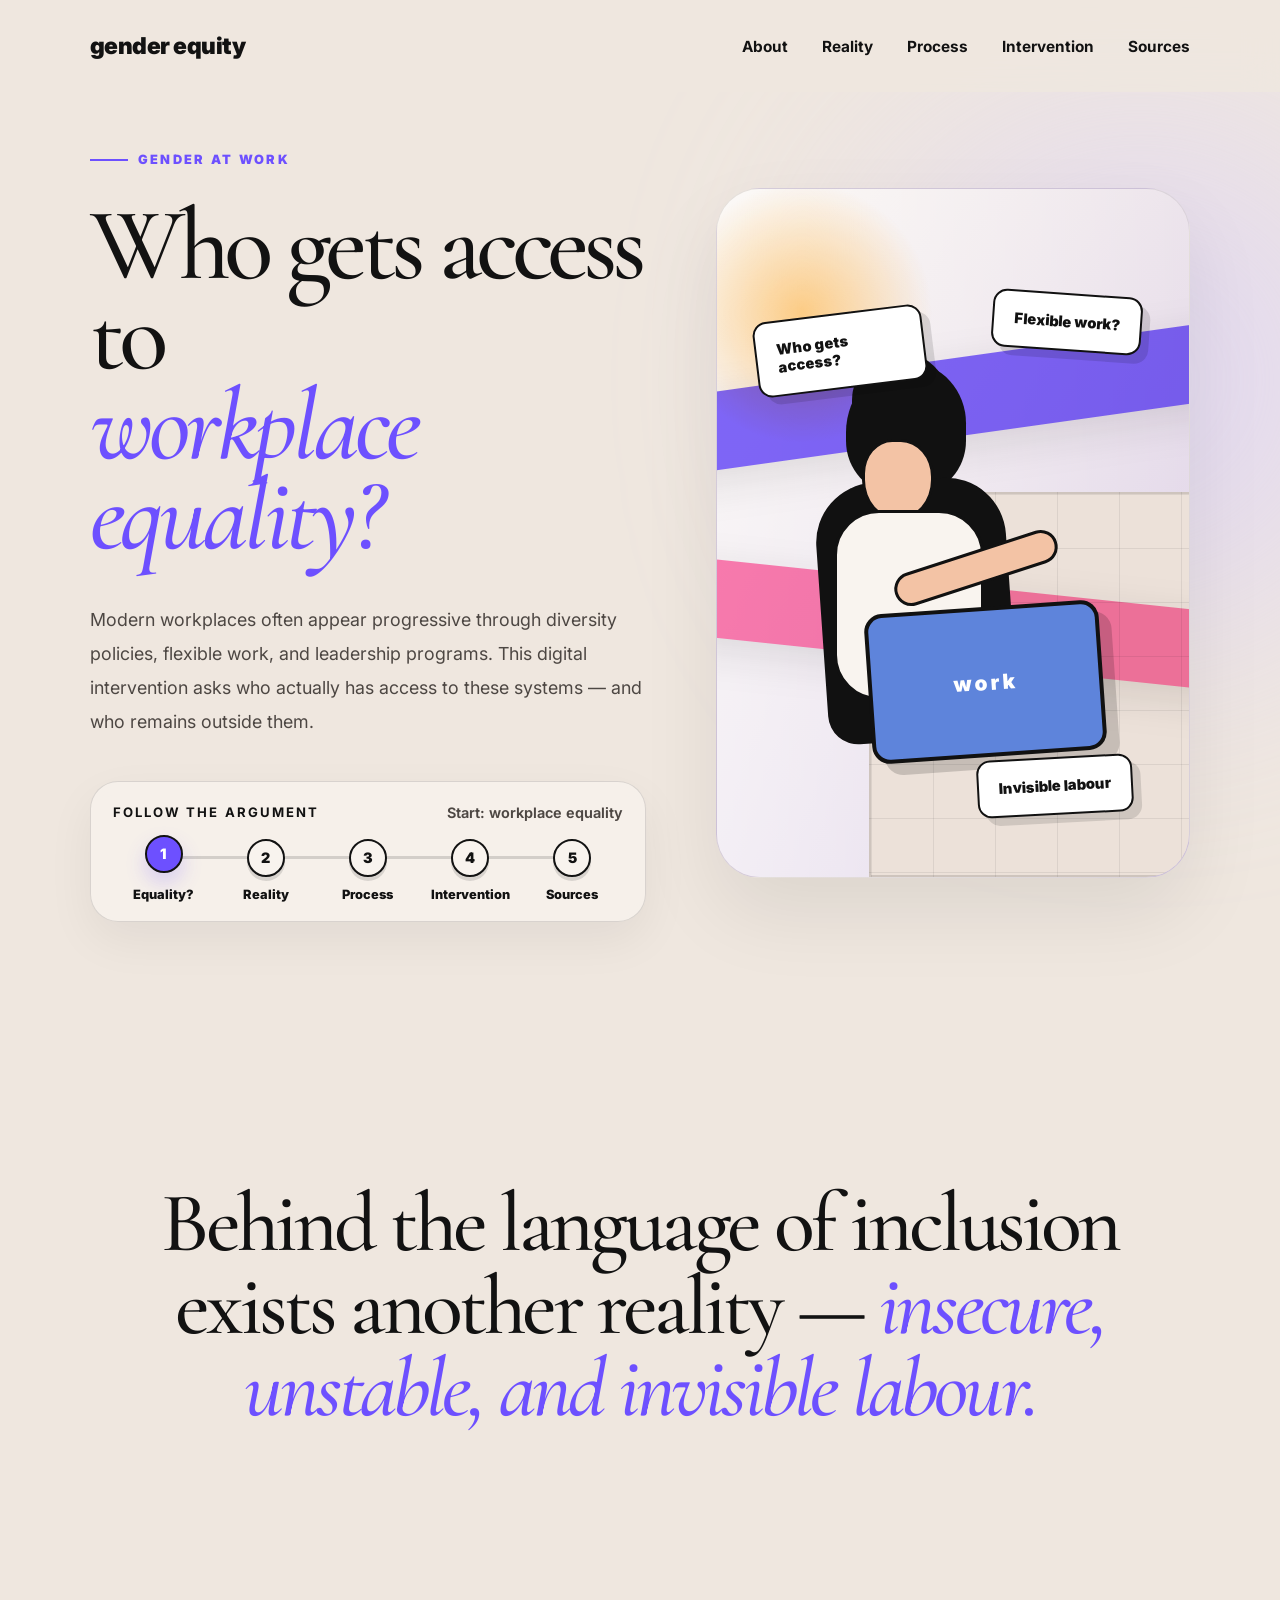
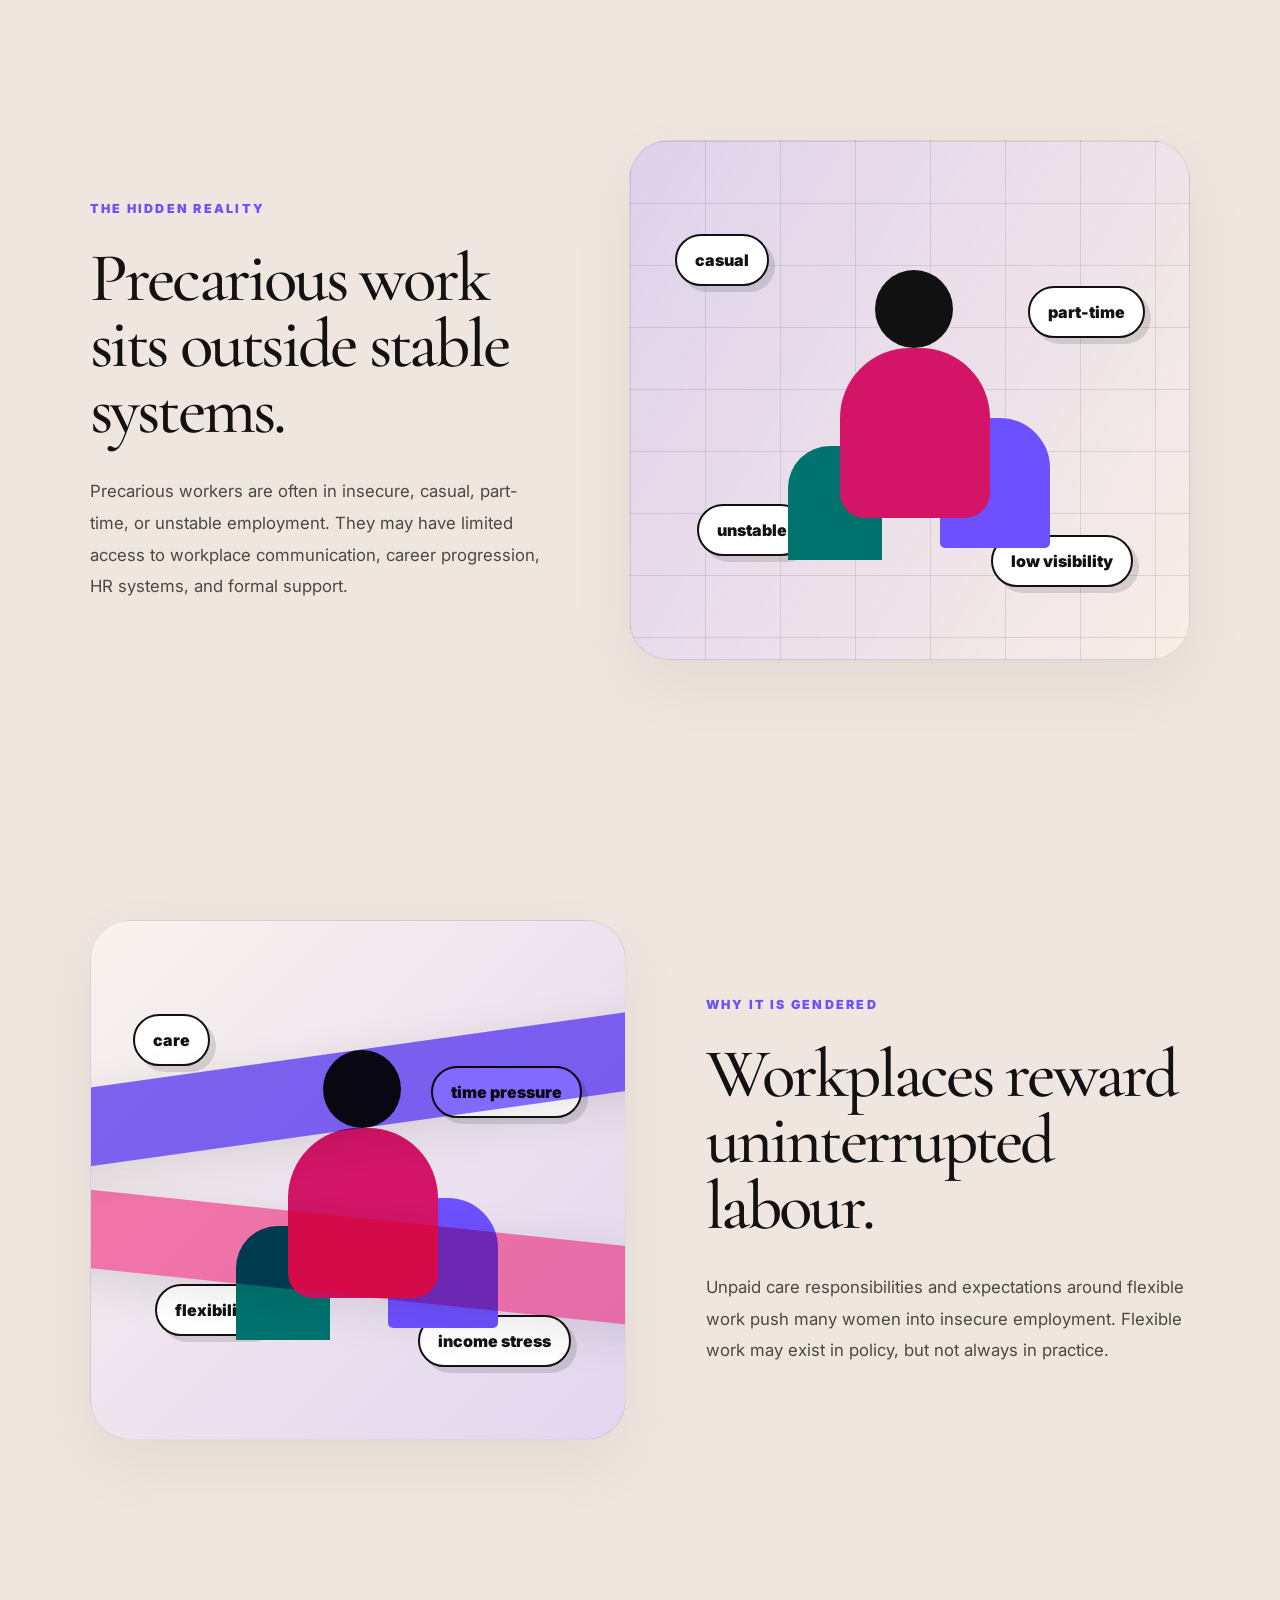
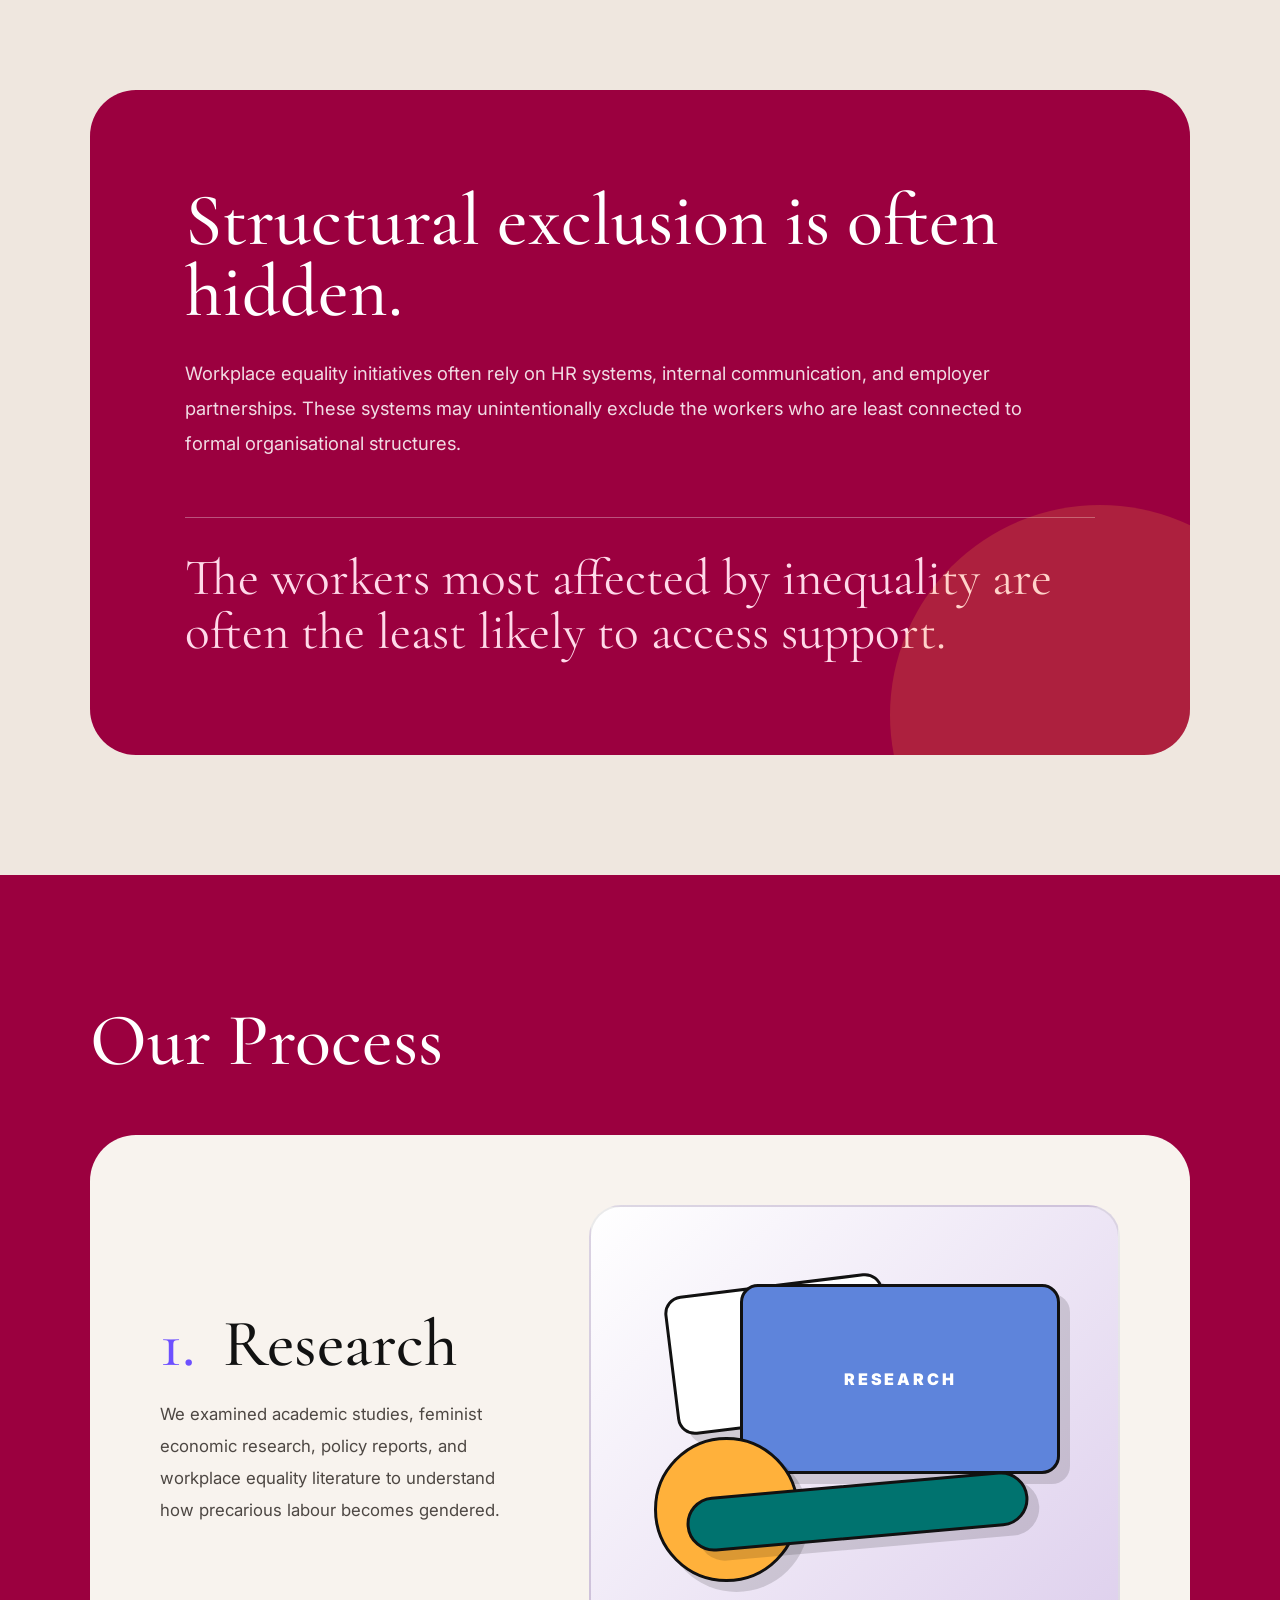
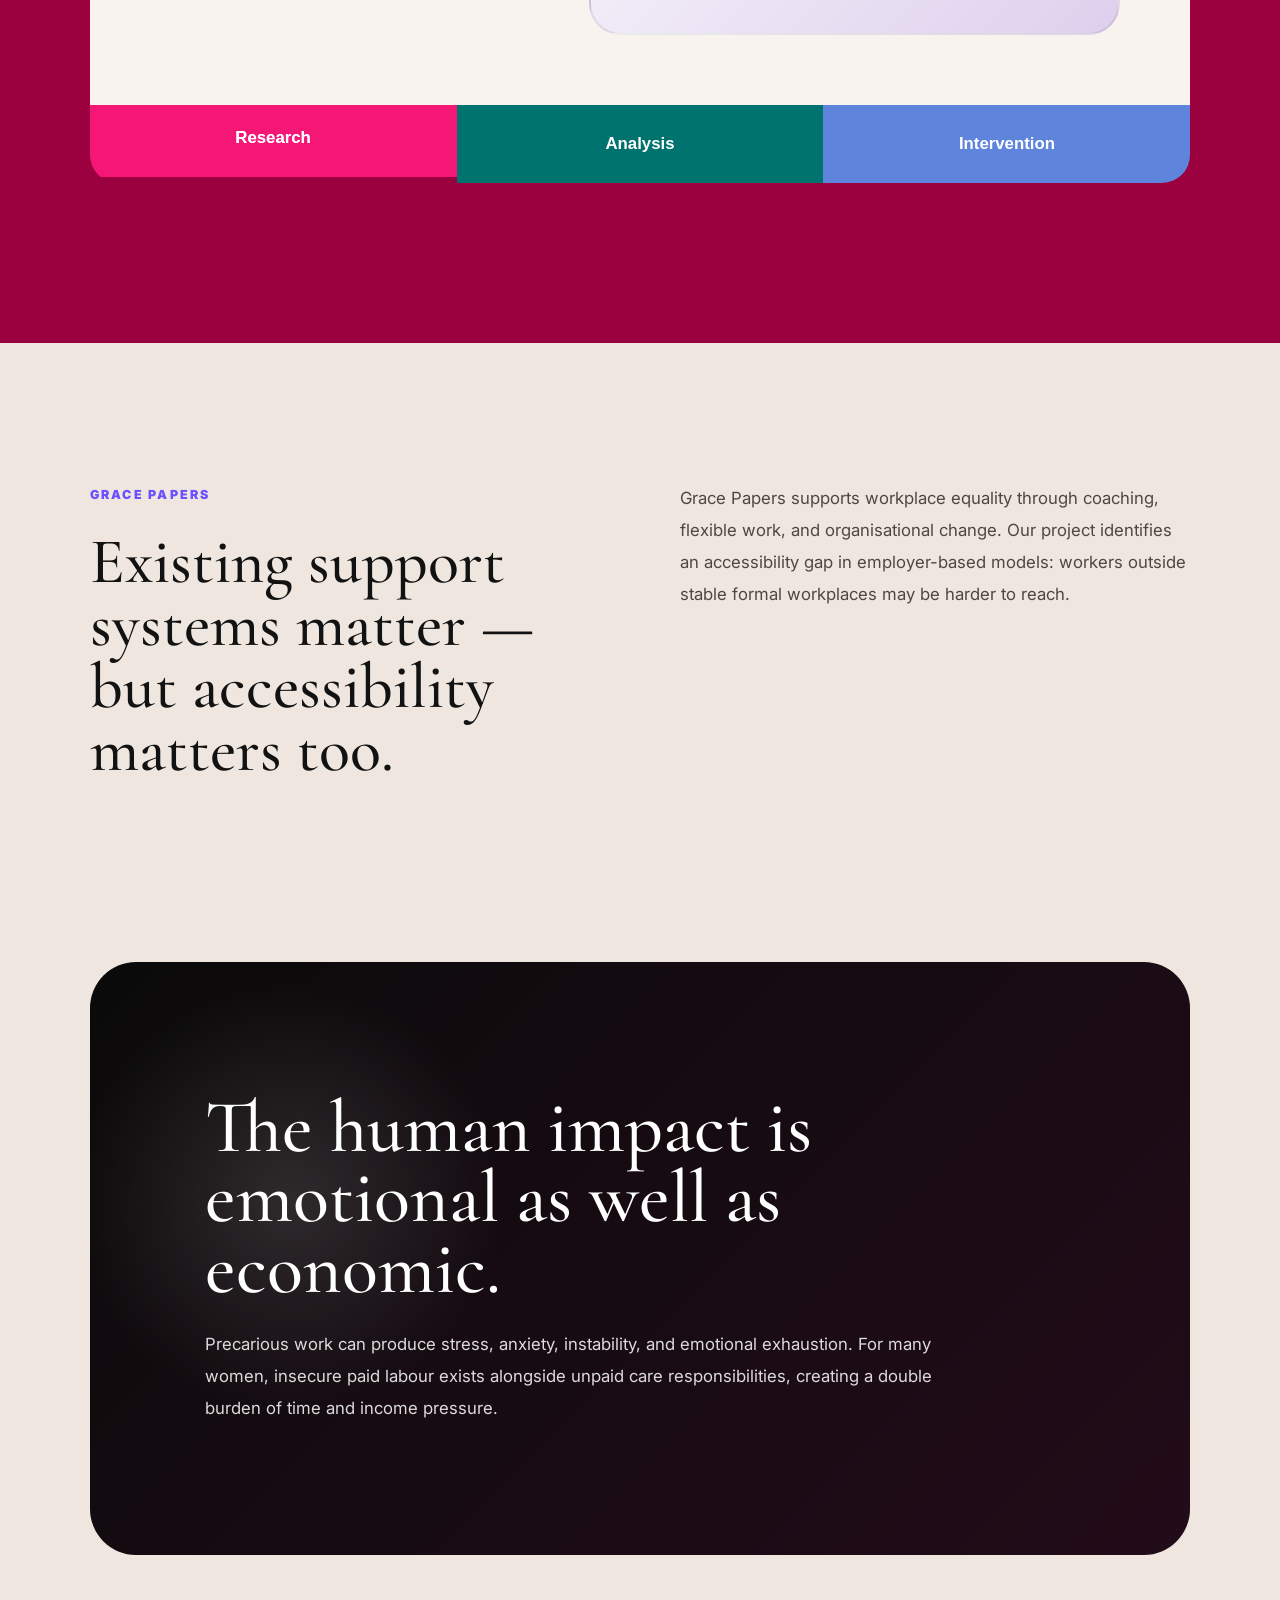
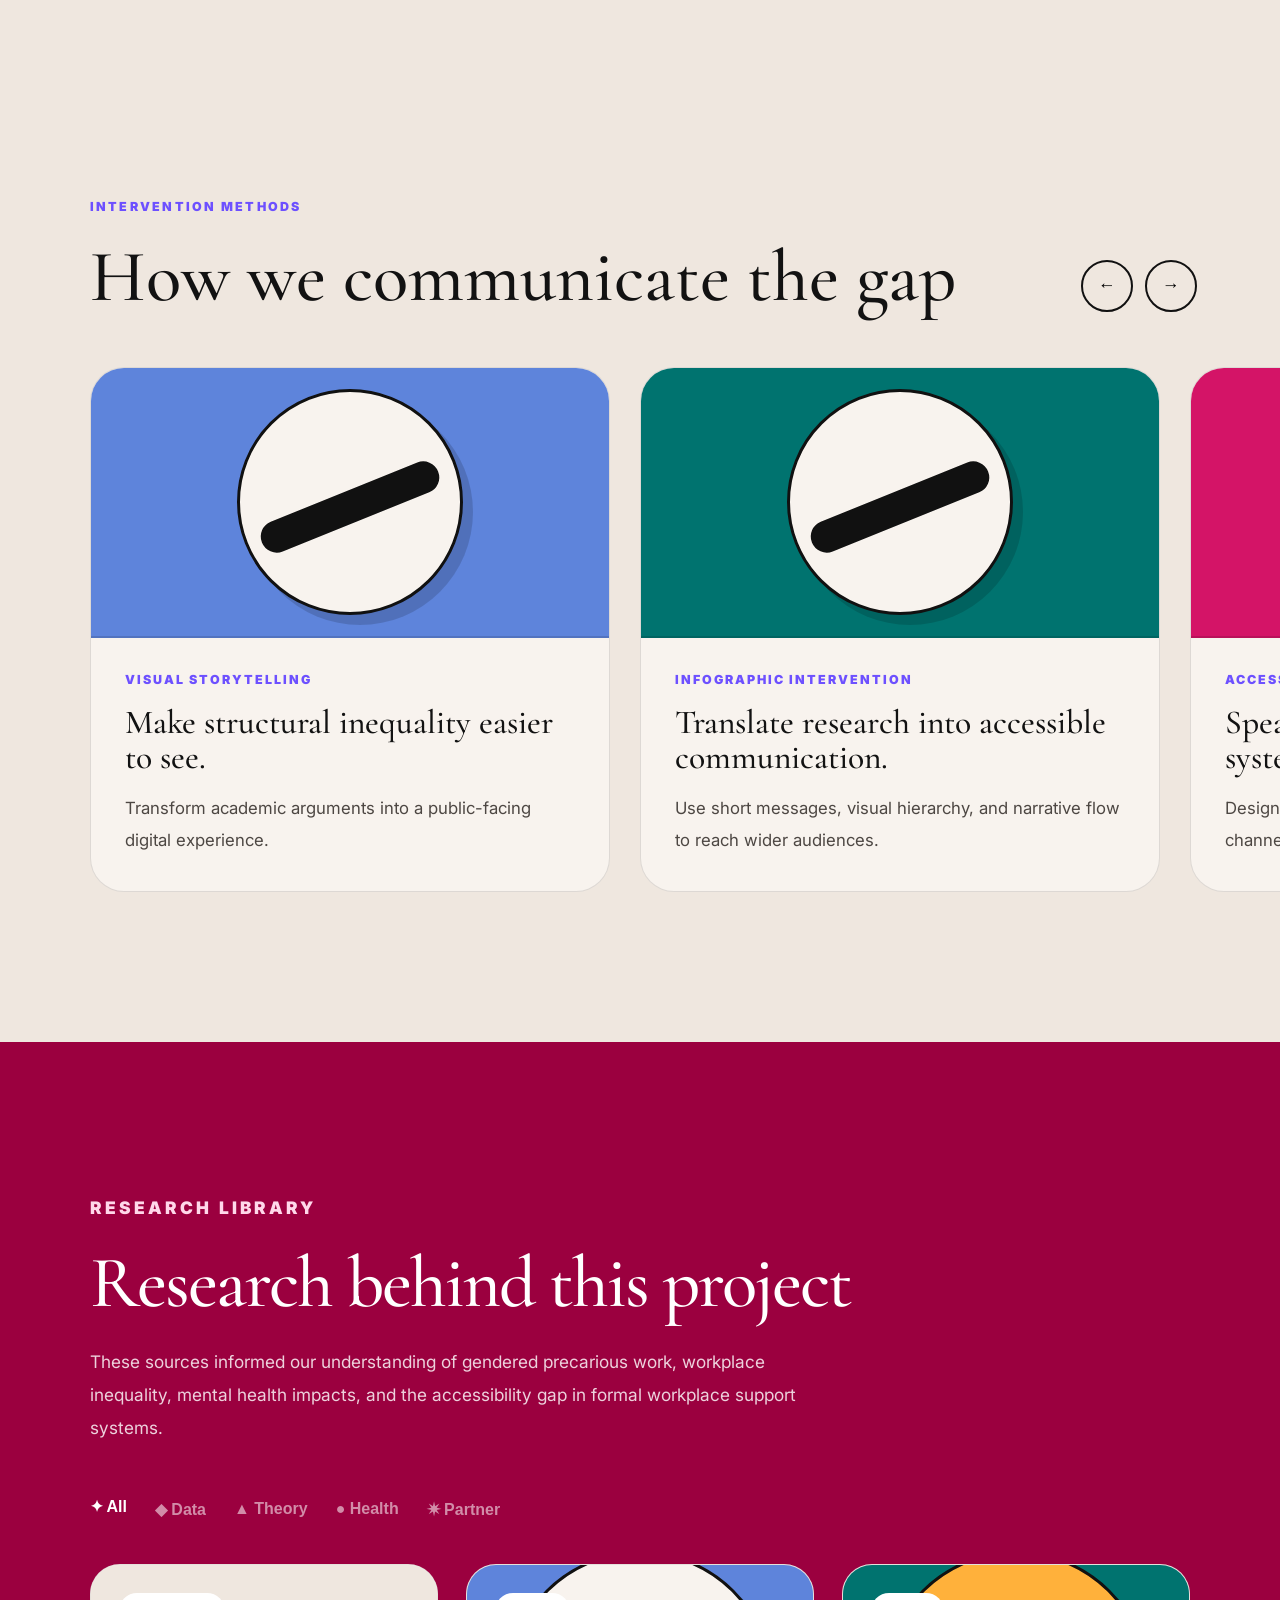
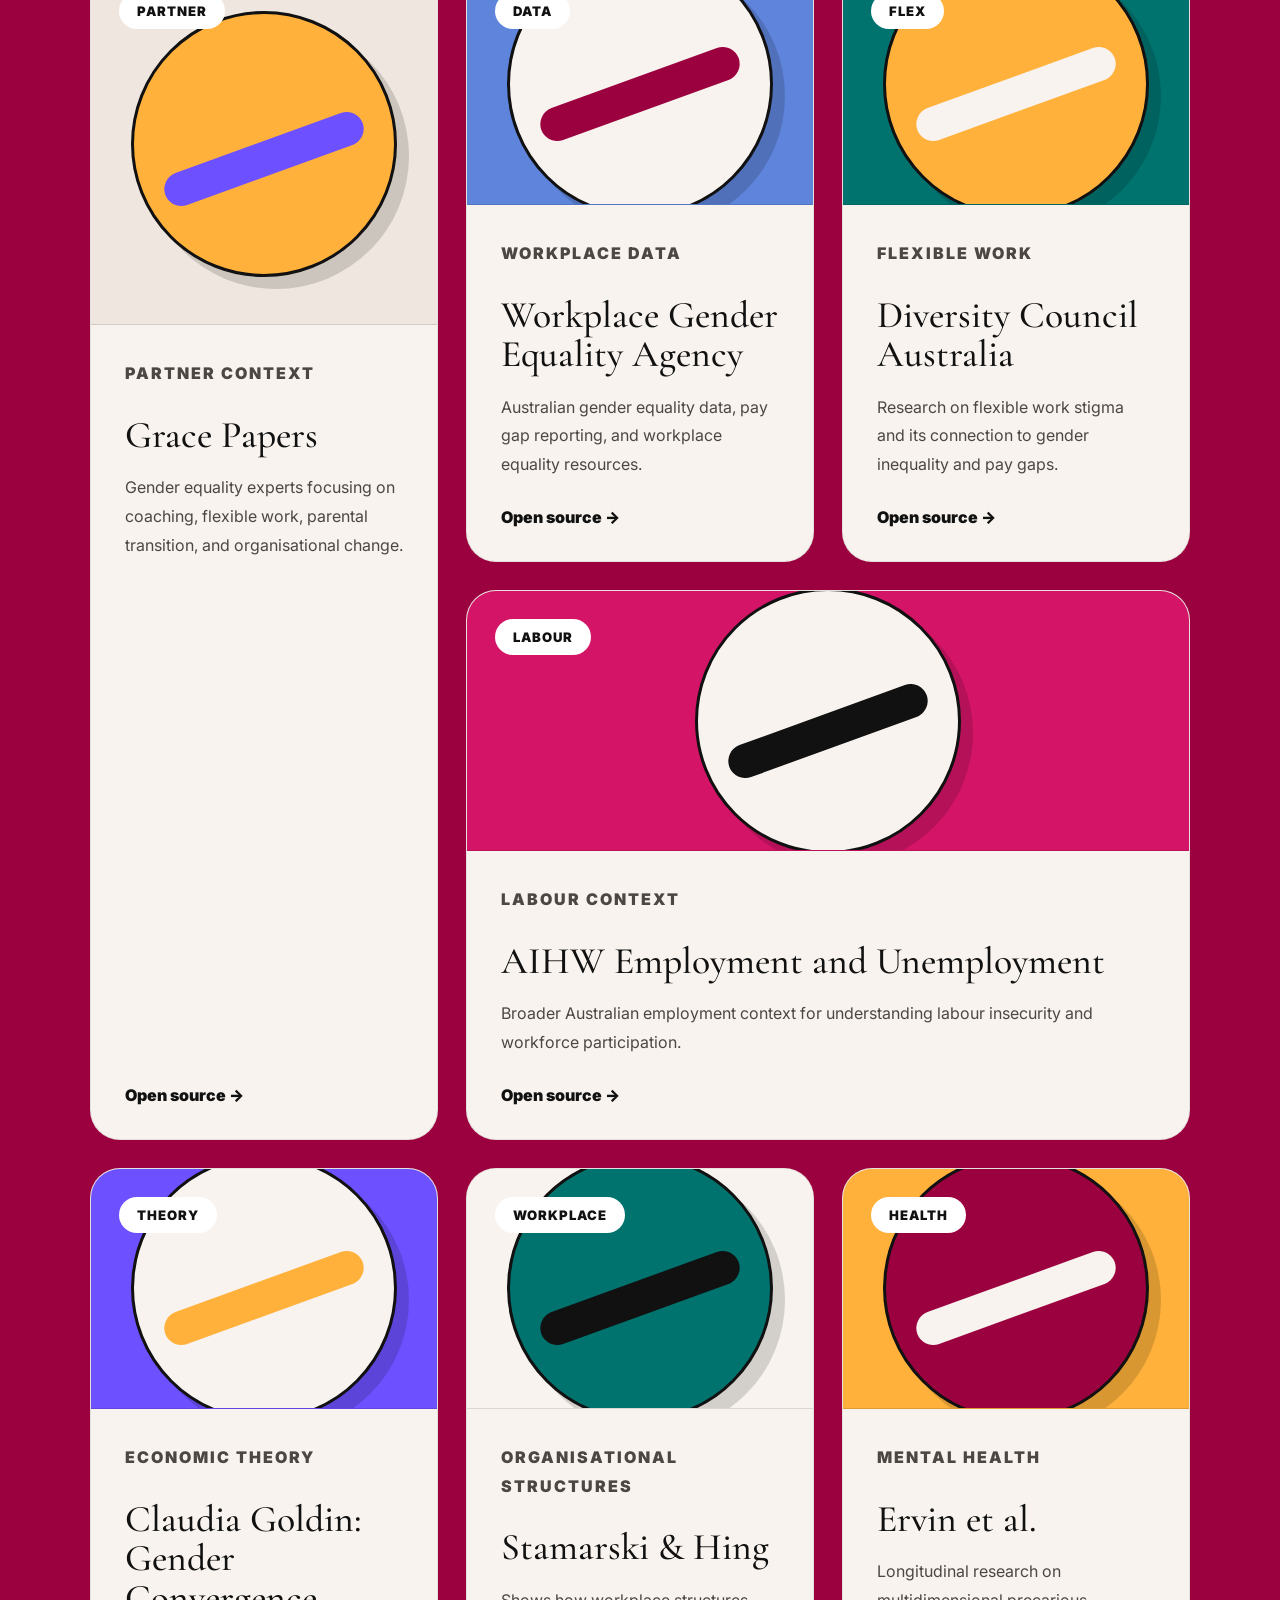
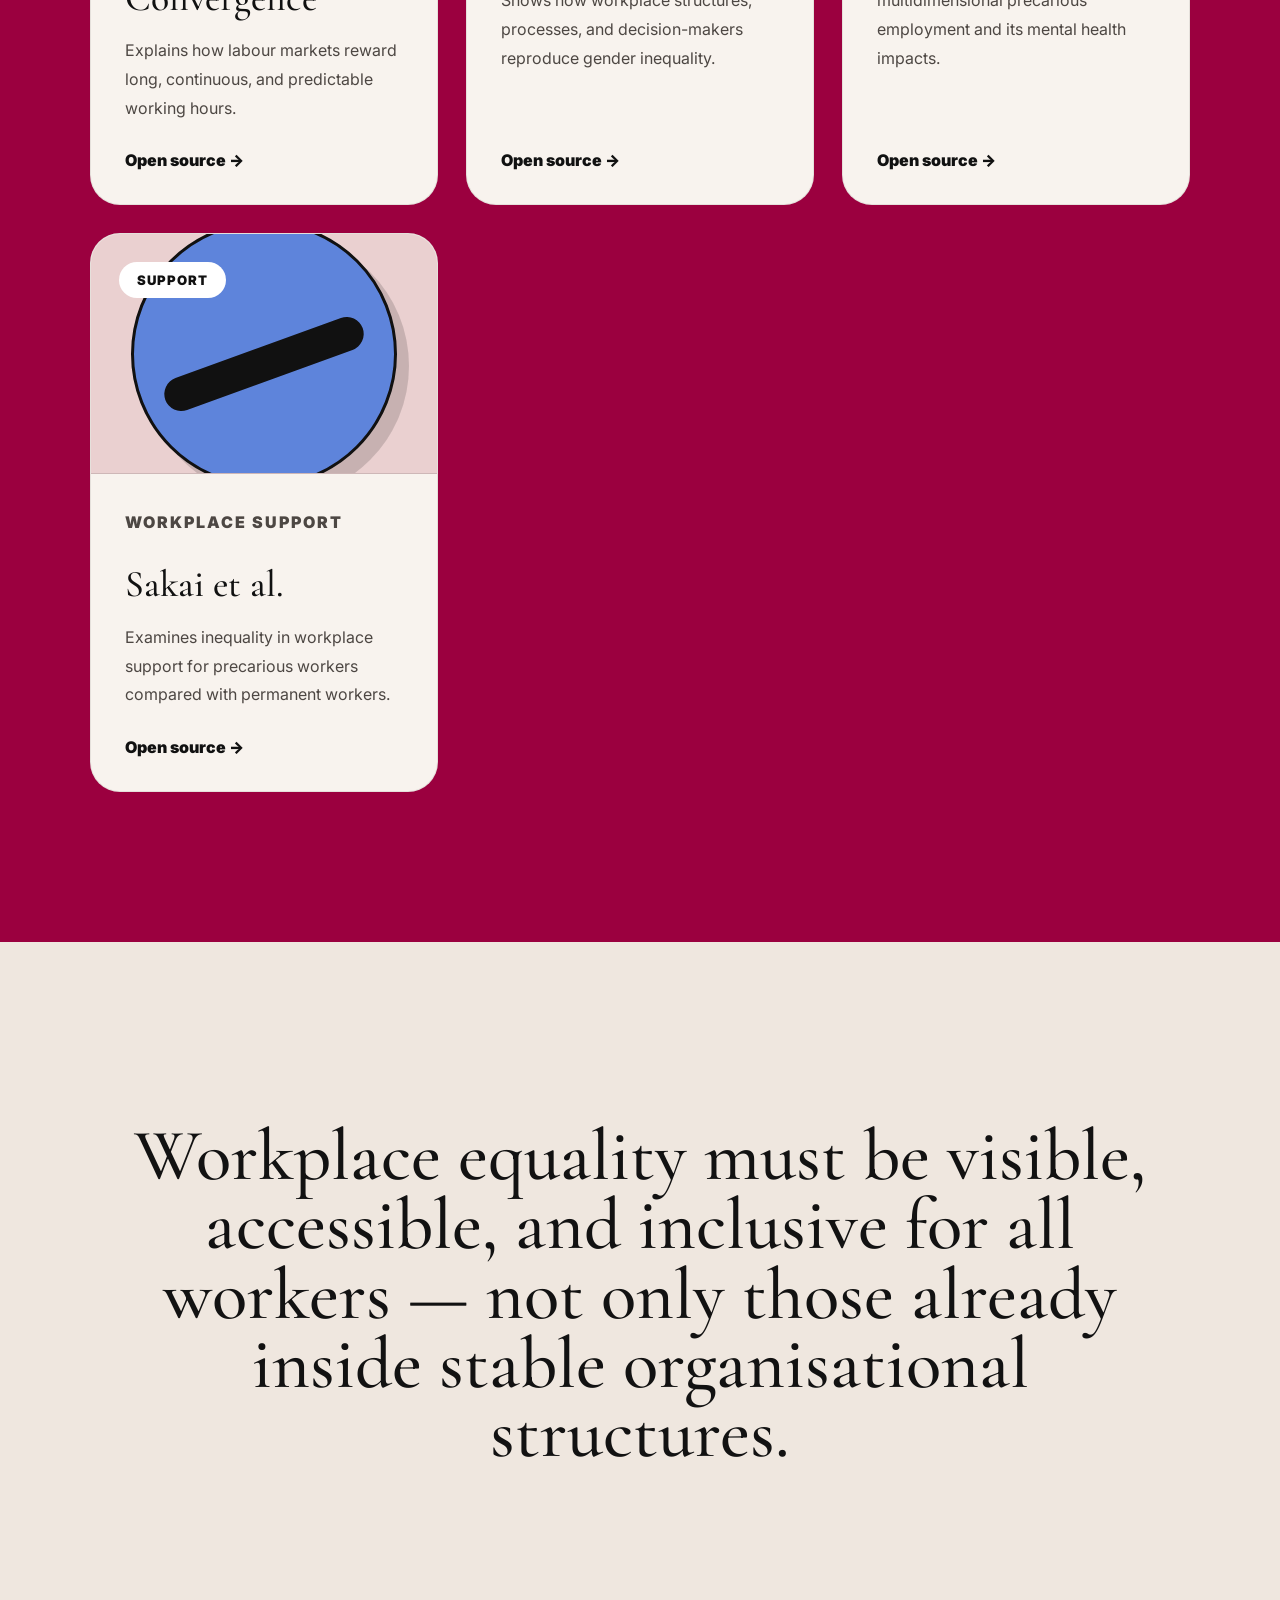
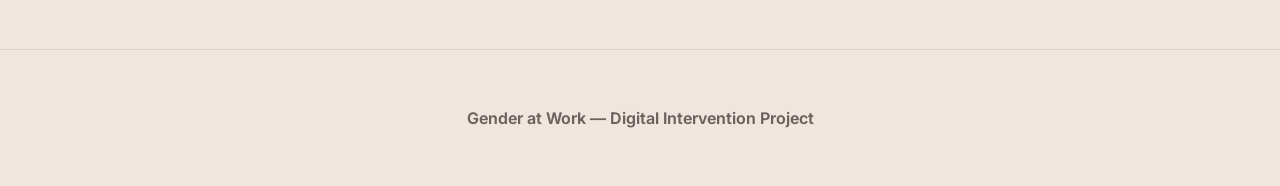
==== commit d135a311: "Update gender_equity_final_combined_with_sources.html" ====
--- a/gender_equity_final_combined_with_sources.html
+++ b/gender_equity_final_combined_with_sources.html
@@ -11,19 +11,19 @@
     :root{--cream:#efe7df;--cream2:#f8f3ee;--ink:#121212;--muted:#4d4743;--purple:#6d50ff;--wine:#9b003f;--pink:#d41467;--teal:#00736f;--blue:#5e84db;--orange:#ffb13b;--softPink:#ead0d0;}
     *{margin:0;padding:0;box-sizing:border-box} html{scroll-behavior:smooth} body{background:var(--cream);color:var(--ink);font-family:Inter,sans-serif;overflow-x:hidden} p{color:var(--muted);line-height:1.9;font-size:1.05rem} h1,h2,h3{font-family:'Cormorant Garamond',serif;font-weight:500}.page-progress{position:fixed;top:0;left:0;height:4px;width:0%;background:var(--purple);z-index:9999}
     nav{position:fixed;top:0;left:0;width:100%;height:92px;padding:0 7%;display:flex;justify-content:space-between;align-items:center;background:rgba(239,231,223,.9);backdrop-filter:blur(16px);z-index:1000;transition:.35s ease}nav.scrolled{height:72px;box-shadow:0 8px 30px rgba(0,0,0,.06)}.logo{font-weight:900;font-size:1.45rem;letter-spacing:-.02em;text-transform:lowercase}nav ul{display:flex;gap:34px;list-style:none}nav a{color:var(--ink);text-decoration:none;font-weight:700;font-size:.96rem;position:relative}nav a::after{content:"";position:absolute;left:0;bottom:-7px;width:0;height:2px;background:var(--purple);transition:.3s ease}nav a:hover::after{width:100%}section{position:relative}.fade-up{opacity:0;transform:translateY(55px);transition:opacity .9s ease,transform .9s ease}.fade-up.show{opacity:1;transform:translateY(0)}
-    .hero{min-height:100vh;padding:145px 7% 80px;display:grid;grid-template-columns:1.08fr .92fr;gap:70px;align-items:center}.hero::before{content:"";position:absolute;width:520px;height:520px;right:-120px;top:120px;border-radius:50%;background:#d9ceff;filter:blur(130px);opacity:.55;z-index:0}.hero-left{position:relative;z-index:2}.eyebrow{display:inline-flex;gap:10px;align-items:center;margin-bottom:28px;color:var(--purple);font-size:.8rem;text-transform:uppercase;letter-spacing:.18em;font-weight:900}.eyebrow::before{content:"";width:38px;height:2px;background:var(--purple)}.hero h1{font-size:clamp(4rem,8vw,8.8rem);line-height:.88;letter-spacing:-.055em;max-width:980px}.hero h1 span{color:var(--purple);font-style:italic;letter-spacing:-.04em}.hero-description{margin-top:42px;max-width:650px;font-size:1.12rem}.hero-actions{margin-top:38px;display:flex;gap:16px;flex-wrap:wrap}.button{display:inline-flex;align-items:center;justify-content:center;min-height:54px;padding:0 28px;border-radius:999px;border:1.5px solid var(--ink);color:var(--ink);text-decoration:none;font-weight:900;transition:.28s ease}.button.primary{background:var(--ink);color:white}.button:hover{transform:translateY(-4px);box-shadow:0 14px 30px rgba(0,0,0,.1)}
+    .hero{min-height:100vh;padding:145px 7% 80px;display:grid;grid-template-columns:1.08fr .92fr;gap:70px;align-items:center}.hero::before{content:"";position:absolute;width:520px;height:520px;right:-120px;top:120px;border-radius:50%;background:#d9ceff;filter:blur(130px);opacity:.55;z-index:0}.hero-left{position:relative;z-index:2}.eyebrow{display:inline-flex;gap:10px;align-items:center;margin-bottom:28px;color:var(--purple);font-size:.8rem;text-transform:uppercase;letter-spacing:.18em;font-weight:900}.eyebrow::before{content:"";width:38px;height:2px;background:var(--purple)}.hero h1{font-size:clamp(4rem,8vw,8.8rem);line-height:.88;letter-spacing:-.055em;max-width:980px}.hero h1 span{color:var(--purple);font-style:italic;letter-spacing:-.04em}.hero-description{margin-top:42px;max-width:650px;font-size:1.12rem}.hero-actions{margin-top:38px;display:flex;gap:16px;flex-wrap:wrap}.button{display:inline-flex;align-items:center;justify-content:center;min-height:54px;padding:0 28px;border-radius:999px;border:1.5px solid var(--ink);color:var(--ink);text-decoration:none;font-weight:900;transition:.28s ease}.button.primary{background:var(--ink);color:white}.button:hover{transform:translateY(-4px);box-shadow:0 14px 30px rgba(0,0,0,.1)}.journey-progress{margin-top:42px;max-width:760px;background:rgba(248,243,238,.78);border:1px solid rgba(0,0,0,.12);border-radius:28px;padding:22px 22px 18px;box-shadow:0 18px 48px rgba(0,0,0,.06);backdrop-filter:blur(10px)}.journey-top{display:flex;justify-content:space-between;align-items:center;gap:16px;margin-bottom:18px}.journey-top strong{font-size:.82rem;letter-spacing:.16em;text-transform:uppercase}.journey-top span{font-size:.9rem;color:var(--muted);font-weight:650}.journey-line{position:relative;display:grid;grid-template-columns:repeat(5,1fr);gap:0;align-items:start}.journey-line::before{content:"";position:absolute;left:8%;right:8%;top:17px;height:3px;background:rgba(0,0,0,.14);border-radius:99px;z-index:0}.journey-fill{position:absolute;left:8%;top:17px;height:3px;width:0%;background:var(--purple);border-radius:99px;z-index:1;transition:.25s ease}.journey-node{position:relative;z-index:2;display:flex;flex-direction:column;align-items:center;text-decoration:none;color:var(--ink);gap:10px}.journey-dot{width:38px;height:38px;border-radius:50%;border:2px solid var(--ink);background:var(--cream2);display:flex;align-items:center;justify-content:center;font-weight:900;font-size:.9rem;transition:.3s ease;box-shadow:0 4px 0 rgba(0,0,0,.12)}.journey-node:hover .journey-dot,.journey-node.active .journey-dot{background:var(--purple);color:white;transform:translateY(-4px);box-shadow:0 10px 20px rgba(109,80,255,.22)}.journey-label{font-size:.8rem;text-align:center;font-weight:850;line-height:1.25;max-width:100px}
     .hero-art{position:relative;z-index:2;min-height:690px;border-radius:44px;overflow:hidden;background:linear-gradient(135deg,#f8f3ee 0%,#dccfe9 100%);box-shadow:0 35px 80px rgba(0,0,0,.08);border:1px solid rgba(0,0,0,.08)}.hero-art::before{content:"";position:absolute;inset:0;background:radial-gradient(circle at 18% 18%,rgba(255,177,59,.6),transparent 19%),radial-gradient(circle at 80% 70%,rgba(109,80,255,.22),transparent 28%),linear-gradient(90deg,rgba(255,255,255,.5),transparent);z-index:0}.office-building{position:absolute;right:-20px;bottom:0;width:72%;height:56%;background:linear-gradient(90deg,rgba(0,0,0,.07) 1px,transparent 1px) 0 0/62px 100%,linear-gradient(rgba(0,0,0,.07) 1px,transparent 1px) 0 0/100% 54px,#ece1d9;border-radius:30px 0 0 0;border:2px solid rgba(0,0,0,.13)}.window-dot{position:absolute;width:34px;height:34px;border-radius:50%;background:rgba(109,80,255,.28);border:2px solid rgba(0,0,0,.12)}.window-dot.one{right:38%;bottom:37%}.window-dot.two{right:22%;bottom:24%;background:rgba(255,177,59,.55)}.window-dot.three{right:50%;bottom:18%;background:rgba(0,115,111,.35)}.woman{position:absolute;left:8%;bottom:6%;width:48%;height:74%;z-index:3;animation:womanFloat 5.2s ease-in-out infinite}.woman .head{position:absolute;top:5%;left:43%;width:96px;height:96px;background:#111;border-radius:50% 50% 46% 46%}.woman .face{position:absolute;top:22%;left:47%;width:72px;height:82px;background:#f3c3a5;border-radius:42% 46% 50% 50%;border:3px solid #111;z-index:3}.woman .hair{position:absolute;top:7%;left:40%;width:120px;height:130px;background:#111;border-radius:60% 52% 45% 45%;z-index:2}.woman .body{position:absolute;left:29%;top:30%;width:190px;height:260px;background:#111;border-radius:60px 60px 30px 30px;transform:rotate(-4deg);z-index:2}.woman .shirt{position:absolute;left:35%;top:36%;width:150px;height:190px;background:#f9f4ef;border:3px solid #111;border-radius:45px;z-index:3}.woman .arm{position:absolute;left:60%;top:44%;width:170px;height:34px;background:#f3c3a5;border:3px solid #111;border-radius:30px;transform:rotate(-18deg);z-index:4}.woman .laptop{position:absolute;left:50%;top:55%;width:235px;height:150px;background:var(--blue);border:4px solid #111;border-radius:18px;transform:rotate(-4deg);z-index:5;box-shadow:12px 12px 0 rgba(0,0,0,.16)}.woman .laptop::after{content:"work";position:absolute;inset:0;display:flex;align-items:center;justify-content:center;color:white;font-weight:900;font-size:1.3rem;letter-spacing:.15em}.ribbon{position:absolute;left:-18%;width:150%;height:78px;border-radius:999px;opacity:.86;filter:drop-shadow(0 12px 20px rgba(0,0,0,.11));z-index:2;mix-blend-mode:multiply}.ribbon.purple{top:24%;background:var(--purple);transform:rotate(-8deg);animation:ribbonSlide 7s ease-in-out infinite}.ribbon.pink{top:58%;background:#ff6aa6;transform:rotate(6deg);animation:ribbonSlide2 8s ease-in-out infinite}.paper-note{position:absolute;z-index:4;background:white;border:2px solid #111;border-radius:14px;padding:18px 20px;box-shadow:8px 8px 0 rgba(0,0,0,.12);font-weight:900;font-size:.92rem;max-width:170px;animation:noteFloat 4.5s ease-in-out infinite}.note1{right:10%;top:15%;transform:rotate(4deg)}.note2{left:8%;top:18%;transform:rotate(-7deg);animation-delay:1.2s}.note3{right:12%;bottom:9%;transform:rotate(-3deg);animation-delay:.4s}@keyframes womanFloat{0%,100%{transform:translateY(0)}50%{transform:translateY(-18px)}}@keyframes ribbonSlide{0%,100%{transform:translateX(-80px) rotate(-8deg)}50%{transform:translateX(65px) rotate(-8deg)}}@keyframes ribbonSlide2{0%,100%{transform:translateX(70px) rotate(6deg)}50%{transform:translateX(-65px) rotate(6deg)}}@keyframes noteFloat{0%,100%{margin-top:0}50%{margin-top:-14px}}
     .big-statement{padding:180px 8%;text-align:center}.big-statement h2{font-size:clamp(3rem,6.6vw,7.2rem);line-height:.98;letter-spacing:-.045em;max-width:1300px;margin:auto}.big-statement em{color:var(--purple);font-style:italic}.split-section{padding:130px 7%;display:grid;grid-template-columns:.9fr 1.1fr;gap:80px;align-items:center}.split-section.reverse{grid-template-columns:1.05fr .95fr}.section-tag{color:var(--purple);font-size:.78rem;text-transform:uppercase;letter-spacing:.18em;font-weight:900;margin-bottom:24px}.split-section h2{font-size:clamp(3.3rem,5.4vw,6rem);line-height:.96;letter-spacing:-.04em;margin-bottom:32px}.text-block{max-width:670px}.visual-card{min-height:520px;border-radius:40px;background:var(--cream2);border:1px solid rgba(0,0,0,.08);position:relative;overflow:hidden;box-shadow:0 25px 65px rgba(0,0,0,.06)}.visual-card.policy{background:linear-gradient(120deg,rgba(109,80,255,.18),transparent),linear-gradient(90deg,rgba(0,0,0,.1) 1px,transparent 1px) 0 0/75px 100%,linear-gradient(rgba(0,0,0,.1) 1px,transparent 1px) 0 0/100% 62px,#f7eee7}.visual-card.care{background:linear-gradient(135deg,#f8f3ee,#e2d5ef)}.mini-person{position:absolute;width:210px;height:260px;left:50%;top:50%;transform:translate(-50%,-50%)}.mini-person::before{content:"";position:absolute;left:70px;top:0;width:78px;height:78px;border-radius:50%;background:#111}.mini-person::after{content:"";position:absolute;left:35px;top:78px;width:150px;height:170px;border-radius:70px 70px 25px 25px;background:var(--pink);box-shadow:80px 50px 0 -20px var(--purple),-80px 70px 0 -28px var(--teal)}.floating-word{position:absolute;padding:14px 18px;border:2px solid #111;border-radius:999px;background:white;font-weight:900;box-shadow:6px 6px 0 rgba(0,0,0,.12)}.w1{left:8%;top:18%}.w2{right:8%;top:28%}.w3{left:12%;bottom:20%}.w4{right:10%;bottom:14%}.exclusion{margin:120px 7%;padding:95px;border-radius:46px;background:var(--wine);color:white;position:relative;overflow:hidden}.exclusion::after{content:"";position:absolute;width:420px;height:420px;right:-120px;bottom:-170px;background:var(--orange);border-radius:50%;opacity:.18}.exclusion h2{font-size:clamp(3rem,5.8vw,6.5rem);line-height:.95;margin-bottom:30px;max-width:1000px}.exclusion p{color:rgba(255,255,255,.86);max-width:850px;font-size:1.15rem}.quote-line{margin-top:56px;padding-top:34px;border-top:1px solid rgba(255,255,255,.32);font-family:'Cormorant Garamond',serif;font-size:clamp(2.4rem,4vw,4.4rem);line-height:1.05;color:#ffd9e9}
     .process{padding:130px 7% 160px;background:var(--wine);color:white}.process h2{font-size:clamp(3.5rem,5.8vw,6.6rem);line-height:.95;margin-bottom:60px}.process-stage{background:var(--cream2);color:var(--ink);border-radius:46px 46px 0 0;min-height:560px;padding:70px;display:grid;grid-template-columns:.82fr 1.18fr;gap:60px;align-items:center}.stage-copy{display:none}.stage-copy.active{display:block;animation:contentIn .45s ease both}.stage-copy h3{font-size:clamp(3.2rem,5.2vw,6rem);line-height:.93;margin-bottom:24px}.stage-copy h3 span{color:var(--purple);margin-right:12px}.stage-copy p{max-width:620px}.stage-visual{position:relative;min-height:430px;border-radius:32px;overflow:hidden;border:2px solid rgba(0,0,0,.08);background:linear-gradient(135deg,#fff,#ded0ed)}.stage-visual .shape{position:absolute;border:3px solid #111;box-shadow:10px 10px 0 rgba(0,0,0,.14);transition:.45s ease}.shape.laptop{width:320px;height:190px;right:11%;top:18%;border-radius:18px;background:var(--blue)}.shape.laptop::after{content:"research";color:white;font-weight:900;text-transform:uppercase;letter-spacing:.18em;position:absolute;inset:0;display:flex;align-items:center;justify-content:center}.shape.circle{width:145px;height:145px;border-radius:50%;left:12%;bottom:12%;background:var(--orange)}.shape.paper{width:220px;height:140px;left:15%;top:18%;border-radius:18px;background:white;transform:rotate(-7deg)}.shape.bar{width:65%;height:55px;left:18%;bottom:22%;border-radius:999px;background:var(--teal);transform:rotate(-5deg)}.process-buttons{display:grid;grid-template-columns:repeat(3,1fr);border-radius:0 0 28px 28px;overflow:hidden}.process-buttons button{min-height:78px;border:0;color:white;font-weight:900;font-size:1.05rem;cursor:pointer;transition:.28s ease}.process-buttons button:nth-child(1){background:var(--pink)}.process-buttons button:nth-child(2){background:var(--teal)}.process-buttons button:nth-child(3){background:var(--blue)}.process-buttons button.active{filter:brightness(1.15);transform:translateY(-6px)}@keyframes contentIn{from{opacity:0;transform:translateY(18px)}to{opacity:1;transform:translateY(0)}}
     .grace{padding:140px 7%;display:grid;grid-template-columns:1fr 1fr;gap:80px}.grace h2{font-size:clamp(3.2rem,5vw,5.8rem);line-height:.98}.impact{margin:40px 7% 110px;border-radius:46px;overflow:hidden;background:linear-gradient(rgba(0,0,0,.55),rgba(0,0,0,.55)),radial-gradient(circle at 18% 40%,rgba(255,255,255,.3),transparent 22%),linear-gradient(135deg,#171717,#4d1a38);color:white;padding:130px 9%}.impact h2{font-size:clamp(3.2rem,5.8vw,6rem);line-height:.95;margin-bottom:26px}.impact p{color:rgba(255,255,255,.85);max-width:760px}.methods{padding:130px 0 150px 7%;overflow:hidden}.methods-head{padding-right:7%;display:flex;justify-content:space-between;align-items:end;gap:30px;margin-bottom:55px}.methods h2{font-size:clamp(3.5rem,5.7vw,6rem);line-height:.95}.slider-controls{display:flex;gap:12px}.slider-controls button{width:52px;height:52px;border-radius:50%;border:2px solid #111;background:transparent;cursor:pointer;font-weight:900;font-size:1.1rem;transition:.25s ease}.slider-controls button:hover{background:#111;color:white}.method-slider{display:flex;gap:30px;overflow-x:auto;padding-right:7%;scroll-snap-type:x mandatory;scrollbar-width:none;cursor:grab}.method-slider::-webkit-scrollbar{display:none}.method-card{min-width:min(520px,82vw);border-radius:34px;background:var(--cream2);overflow:hidden;border:1px solid rgba(0,0,0,.11);scroll-snap-align:start;transition:.35s ease}.method-card:hover{transform:translateY(-12px);box-shadow:0 26px 62px rgba(0,0,0,.1)}.method-visual{height:270px;position:relative;background:var(--blue);border-bottom:2px solid rgba(0,0,0,.13);overflow:hidden}.method-visual.teal{background:var(--teal)}.method-visual.pink{background:var(--pink)}.method-visual.orange{background:var(--orange)}.method-visual::before{content:"";position:absolute;width:220px;height:220px;border-radius:50%;background:#f8f3ee;border:3px solid #111;left:50%;top:50%;transform:translate(-50%,-50%);box-shadow:10px 10px 0 rgba(0,0,0,.15)}.method-visual::after{content:"";position:absolute;width:190px;height:32px;border-radius:999px;background:#111;left:50%;top:52%;transform:translate(-50%,-50%) rotate(-22deg)}.method-card-content{padding:34px}.method-card-content span{display:block;color:var(--purple);font-size:.78rem;text-transform:uppercase;letter-spacing:.16em;font-weight:900;margin-bottom:18px}.method-card h3{font-size:clamp(2.1rem,2.6vw,3rem);line-height:1.05;margin-bottom:18px}
     .sources-section{padding:150px 7%;background:var(--wine);color:white;overflow:hidden}.sources-header{max-width:900px;margin-bottom:55px}.sources-header .section-tag{color:#ffd8ea}.sources-header h2{font-size:clamp(3.5rem,5.7vw,6.2rem);line-height:.95;font-weight:500;margin-bottom:28px;letter-spacing:-2px}.sources-header p{max-width:720px;color:rgba(255,255,255,.82);font-size:1.08rem;line-height:1.9}.source-filters{display:flex;gap:28px;align-items:center;margin-bottom:45px;flex-wrap:wrap}.source-filter{background:transparent;border:none;color:rgba(255,255,255,.55);font-size:1rem;font-weight:900;cursor:pointer;transition:.3s ease}.source-filter:hover,.source-filter.active{color:white;transform:translateY(-3px)}.sources-grid{display:grid;grid-template-columns:repeat(3,1fr);gap:28px;align-items:stretch}.source-card{display:flex;flex-direction:column;text-decoration:none;color:#111;background:#f8f3ee;border-radius:30px;overflow:hidden;min-height:520px;border:1px solid rgba(0,0,0,.08);transition:.45s ease;position:relative}.source-card:hover{transform:translateY(-12px);box-shadow:0 30px 70px rgba(0,0,0,.22)}.source-card.hide{display:none}.source-visual{height:240px;position:relative;overflow:hidden;border-bottom:1px solid rgba(0,0,0,.12)}.source-visual span{position:absolute;left:28px;top:28px;background:white;color:#111;padding:10px 18px;border-radius:999px;font-size:.82rem;font-weight:900;letter-spacing:1px;text-transform:uppercase;z-index:3}.source-visual::before{content:"";position:absolute;width:260px;height:260px;border-radius:50%;background:#f8f3ee;border:3px solid #111;left:50%;top:50%;transform:translate(-50%,-50%);box-shadow:12px 12px 0 rgba(0,0,0,.15)}.source-visual::after{content:"";position:absolute;width:210px;height:34px;border-radius:999px;background:#111;left:50%;top:54%;transform:translate(-50%,-50%) rotate(-20deg)}.grace-visual{background:#efe7df}.grace-visual::before{background:#ffb13b}.grace-visual::after{background:#6d50ff}.wgea-visual{background:#5e84db}.wgea-visual::before{background:#f8f3ee}.wgea-visual::after{background:#9b003f}.dca-visual{background:#00736f}.dca-visual::before{background:#ffb13b}.dca-visual::after{background:#f8f3ee}.aihw-visual{background:#d41467}.aihw-visual::before{background:#f8f3ee}.aihw-visual::after{background:#111}.goldin-visual{background:#6d50ff}.goldin-visual::before{background:#f8f3ee}.goldin-visual::after{background:#ffb13b}.stamarski-visual{background:#f8f3ee}.stamarski-visual::before{background:#00736f}.stamarski-visual::after{background:#111}.ervin-visual{background:#ffb13b}.ervin-visual::before{background:#9b003f}.ervin-visual::after{background:#f8f3ee}.sakai-visual{background:#ead0d0}.sakai-visual::before{background:#5e84db}.sakai-visual::after{background:#111}.source-content{padding:34px;display:flex;flex-direction:column;flex:1}.source-category{font-size:.75rem;letter-spacing:2px;text-transform:uppercase;font-weight:900;color:#6d50ff;margin-bottom:18px}.source-content h3{font-size:2.35rem;line-height:1.05;font-weight:500;margin-bottom:18px}.source-content p{color:#4d4743;line-height:1.8;font-size:1rem;margin-bottom:28px}.read-link{margin-top:auto;font-weight:900;color:#111;transition:.3s ease}.source-card:hover .read-link{color:#6d50ff}.source-card:nth-child(1){grid-row:span 2}.source-card:nth-child(1) .source-visual{height:360px}.source-card:nth-child(4){grid-column:span 2}.source-card:nth-child(4) .source-visual{height:260px}.conclusion{padding:180px 8%;text-align:center}.conclusion h2{font-size:clamp(3rem,5.7vw,6.6rem);line-height:.95;max-width:1280px;margin:auto}footer{padding:58px 7%;border-top:1px solid rgba(0,0,0,.1);color:#6c625e;font-weight:650;text-align:center}
-    @media(max-width:1100px){.sources-grid{grid-template-columns:repeat(2,1fr)}.source-card:nth-child(1),.source-card:nth-child(4){grid-row:auto;grid-column:auto}.source-card:nth-child(1) .source-visual,.source-card:nth-child(4) .source-visual{height:240px}}@media(max-width:1000px){nav ul{gap:20px}.hero,.split-section,.split-section.reverse,.process-stage,.grace{grid-template-columns:1fr}.hero-art{min-height:560px}.woman{left:0;width:70%}.office-building{width:86%}.exclusion{padding:58px;margin:80px 5%}.methods-head{align-items:start;flex-direction:column}}@media(max-width:720px){nav{padding:0 5%;height:82px}nav ul{display:none}.hero{padding:120px 5% 60px}.hero-art{min-height:460px}.hero-actions{display:none}.woman{transform:scale(.78);transform-origin:left bottom}.paper-note{display:none}.split-section{padding:90px 5%;gap:40px}.visual-card{min-height:400px}.process{padding:90px 5% 110px}.process-stage{padding:36px}.process-buttons button{font-size:.85rem;min-height:62px}.methods{padding-left:5%}.method-slider{padding-right:5%}.big-statement{padding:120px 5%}.exclusion{padding:40px;border-radius:32px}.sources-section{padding:110px 5%}.sources-grid{grid-template-columns:1fr}.source-card{min-height:auto}.source-filters{gap:18px}}
+    @media(max-width:1100px){.sources-grid{grid-template-columns:repeat(2,1fr)}.source-card:nth-child(1),.source-card:nth-child(4){grid-row:auto;grid-column:auto}.source-card:nth-child(1) .source-visual,.source-card:nth-child(4) .source-visual{height:240px}}@media(max-width:1000px){nav ul{gap:20px}.hero,.split-section,.split-section.reverse,.process-stage,.grace{grid-template-columns:1fr}.hero-art{min-height:560px}.woman{left:0;width:70%}.office-building{width:86%}.exclusion{padding:58px;margin:80px 5%}.methods-head{align-items:start;flex-direction:column}}@media(max-width:720px){nav{padding:0 5%;height:82px}nav ul{display:none}.hero{padding:120px 5% 60px}.hero-art{min-height:460px}.journey-progress{padding:18px 14px 16px}.journey-top{align-items:flex-start;flex-direction:column;gap:4px}.journey-line{overflow-x:auto;display:flex;gap:28px;padding-bottom:8px}.journey-line::before,.journey-fill{display:none}.journey-node{min-width:86px}.woman{transform:scale(.78);transform-origin:left bottom}.paper-note{display:none}.split-section{padding:90px 5%;gap:40px}.visual-card{min-height:400px}.process{padding:90px 5% 110px}.process-stage{padding:36px}.process-buttons button{font-size:.85rem;min-height:62px}.methods{padding-left:5%}.method-slider{padding-right:5%}.big-statement{padding:120px 5%}.exclusion{padding:40px;border-radius:32px}.sources-section{padding:110px 5%}.sources-grid{grid-template-columns:1fr}.source-card{min-height:auto}.source-filters{gap:18px}}
   </style>
 </head>
 <body>
   <div class="page-progress"></div>
   <nav><div class="logo">gender equity</div><ul><li><a href="#illusion">About</a></li><li><a href="#reality">Reality</a></li><li><a href="#process">Process</a></li><li><a href="#intervention">Intervention</a></li><li><a href="#sources">Sources</a></li></ul></nav>
-  <section class="hero" id="illusion"><div class="hero-left fade-up"><p class="eyebrow">Gender at Work</p><h1>Who gets access to<br><span>workplace equality?</span></h1><p class="hero-description">Modern workplaces often appear progressive through diversity policies, flexible work, and leadership programs. This digital intervention asks who actually has access to these systems — and who remains outside them.</p><div class="hero-actions"><a href="#reality" class="button primary">Start the story</a><a href="#process" class="button">See our process</a></div></div><div class="hero-art fade-up" aria-label="Illustration of a woman working in an office with moving ribbons"><div class="office-building"></div><div class="window-dot one"></div><div class="window-dot two"></div><div class="window-dot three"></div><div class="ribbon purple"></div><div class="ribbon pink"></div><div class="paper-note note1">Flexible work?</div><div class="paper-note note2">Who gets access?</div><div class="paper-note note3">Invisible labour</div><div class="woman"><div class="hair"></div><div class="head"></div><div class="face"></div><div class="body"></div><div class="shirt"></div><div class="arm"></div><div class="laptop"></div></div></div></section>
+  <section class="hero" id="illusion"><div class="hero-left fade-up"><p class="eyebrow">Gender at Work</p><h1>Who gets access to<br><span>workplace equality?</span></h1><p class="hero-description">Modern workplaces often appear progressive through diversity policies, flexible work, and leadership programs. This digital intervention asks who actually has access to these systems — and who remains outside them.</p><div class="journey-progress" aria-label="Website journey navigation"><div class="journey-top"><strong>Follow the argument</strong><span id="journeyStatus">Start: workplace equality</span></div><div class="journey-line"><div class="journey-fill" id="journeyFill"></div><a href="#illusion" class="journey-node active" data-step="0" data-label="Start: workplace equality"><div class="journey-dot">1</div><div class="journey-label">Equality?</div></a><a href="#reality" class="journey-node" data-step="1" data-label="Reality: precarious work"><div class="journey-dot">2</div><div class="journey-label">Reality</div></a><a href="#process" class="journey-node" data-step="2" data-label="Process: research and analysis"><div class="journey-dot">3</div><div class="journey-label">Process</div></a><a href="#intervention" class="journey-node" data-step="3" data-label="Intervention: communication access"><div class="journey-dot">4</div><div class="journey-label">Intervention</div></a><a href="#sources" class="journey-node" data-step="4" data-label="Sources: research library"><div class="journey-dot">5</div><div class="journey-label">Sources</div></a></div></div></div><div class="hero-art fade-up" aria-label="Illustration of a woman working in an office with moving ribbons"><div class="office-building"></div><div class="window-dot one"></div><div class="window-dot two"></div><div class="window-dot three"></div><div class="ribbon purple"></div><div class="ribbon pink"></div><div class="paper-note note1">Flexible work?</div><div class="paper-note note2">Who gets access?</div><div class="paper-note note3">Invisible labour</div><div class="woman"><div class="hair"></div><div class="head"></div><div class="face"></div><div class="body"></div><div class="shirt"></div><div class="arm"></div><div class="laptop"></div></div></div></section>
   <section class="big-statement fade-up" id="reality"><h2>Behind the language of inclusion exists another reality — <em>insecure, unstable, and invisible labour.</em></h2></section>
   <section class="split-section fade-up"><div class="text-block"><p class="section-tag">The hidden reality</p><h2>Precarious work sits outside stable systems.</h2><p>Precarious workers are often in insecure, casual, part-time, or unstable employment. They may have limited access to workplace communication, career progression, HR systems, and formal support.</p></div><div class="visual-card policy"><span class="floating-word w1">casual</span><span class="floating-word w2">part-time</span><span class="floating-word w3">unstable</span><span class="floating-word w4">low visibility</span><div class="mini-person"></div></div></section>
   <section class="split-section reverse fade-up"><div class="visual-card care"><div class="ribbon purple"></div><div class="ribbon pink"></div><span class="floating-word w1">care</span><span class="floating-word w2">time pressure</span><span class="floating-word w3">flexibility</span><span class="floating-word w4">income stress</span><div class="mini-person"></div></div><div class="text-block"><p class="section-tag">Why it is gendered</p><h2>Workplaces reward uninterrupted labour.</h2><p>Unpaid care responsibilities and expectations around flexible work push many women into insecure employment. Flexible work may exist in policy, but not always in practice.</p></div></section>
@@ -44,7 +44,8 @@
   </div></section>
   <section class="conclusion fade-up"><h2>Workplace equality must be visible, accessible, and inclusive for all workers — not only those already inside stable organisational structures.</h2></section><footer>Gender at Work — Digital Intervention Project</footer>
   <script>
-    const progress=document.querySelector('.page-progress'),nav=document.querySelector('nav');window.addEventListener('scroll',()=>{const maxScroll=document.documentElement.scrollHeight-window.innerHeight;progress.style.width=(maxScroll>0?window.scrollY/maxScroll*100:0)+'%';nav.classList.toggle('scrolled',window.scrollY>40)});const revealItems=document.querySelectorAll('.fade-up');const revealObserver=new IntersectionObserver(entries=>{entries.forEach(entry=>{if(entry.isIntersecting){entry.target.classList.add('show')}})},{threshold:.16});revealItems.forEach(item=>revealObserver.observe(item));const stageButtons=document.querySelectorAll('.process-buttons button'),stages=document.querySelectorAll('.stage-copy'),stageVisual=document.querySelector('#stageVisual');stageButtons.forEach(button=>{button.addEventListener('click',()=>{const stage=button.dataset.stage;stageButtons.forEach(btn=>btn.classList.remove('active'));button.classList.add('active');stages.forEach(panel=>panel.classList.remove('active'));document.querySelector('#stage-'+stage).classList.add('active');if(stage==='1')stageVisual.style.background='linear-gradient(135deg,#fff,#ded0ed)';if(stage==='2')stageVisual.style.background='linear-gradient(135deg,#e4f4f1,#f8f3ee)';if(stage==='3')stageVisual.style.background='linear-gradient(135deg,#ffe2b0,#f0d6ec)'})});const slider=document.querySelector('#methodSlider'),prevBtn=document.querySelector('#prevBtn'),nextBtn=document.querySelector('#nextBtn');if(slider&&nextBtn&&prevBtn){nextBtn.addEventListener('click',()=>slider.scrollBy({left:550,behavior:'smooth'}));prevBtn.addEventListener('click',()=>slider.scrollBy({left:-550,behavior:'smooth'}));let isDown=false,startX=0,scrollLeft=0;slider.addEventListener('mousedown',e=>{isDown=true;startX=e.pageX-slider.offsetLeft;scrollLeft=slider.scrollLeft;slider.style.cursor='grabbing'});slider.addEventListener('mouseleave',()=>{isDown=false;slider.style.cursor='grab'});slider.addEventListener('mouseup',()=>{isDown=false;slider.style.cursor='grab'});slider.addEventListener('mousemove',e=>{if(!isDown)return;e.preventDefault();const x=e.pageX-slider.offsetLeft;slider.scrollLeft=scrollLeft-(x-startX)*1.4})}const sourceFilters=document.querySelectorAll('.source-filter'),sourceCards=document.querySelectorAll('.source-card');sourceFilters.forEach(filter=>{filter.addEventListener('click',()=>{const selected=filter.dataset.filter;sourceFilters.forEach(btn=>btn.classList.remove('active'));filter.classList.add('active');sourceCards.forEach(card=>{if(selected==='all'||card.classList.contains(selected)){card.classList.remove('hide')}else{card.classList.add('hide')}})})});sourceCards.forEach(card=>{card.addEventListener('mousemove',e=>{const rect=card.getBoundingClientRect(),x=e.clientX-rect.left,y=e.clientY-rect.top,rotateY=(x/rect.width-.5)*5,rotateX=(y/rect.height-.5)*-5;card.style.transform=`perspective(1000px) rotateX(${rotateX}deg) rotateY(${rotateY}deg) translateY(-12px)`});card.addEventListener('mouseleave',()=>{card.style.transform='perspective(1000px) rotateX(0deg) rotateY(0deg) translateY(0)'})});document.querySelectorAll('nav a,.button').forEach(link=>{link.addEventListener('click',e=>{const href=link.getAttribute('href');if(href&&href.startsWith('#')){e.preventDefault();const target=document.querySelector(href);if(target)target.scrollIntoView({behavior:'smooth',block:'start'})}})});
-  </script>
+    const progress=document.querySelector('.page-progress'),nav=document.querySelector('nav');window.addEventListener('scroll',()=>{const maxScroll=document.documentElement.scrollHeight-window.innerHeight;progress.style.width=(maxScroll>0?window.scrollY/maxScroll*100:0)+'%';nav.classList.toggle('scrolled',window.scrollY>40)});const journeyFill=document.querySelector('#journeyFill'),journeyStatus=document.querySelector('#journeyStatus'),journeyNodes=document.querySelectorAll('.journey-node');function updateJourney(step,label){journeyNodes.forEach(node=>{const nodeStep=Number(node.dataset.step);node.classList.toggle('active',nodeStep<=step)});if(journeyFill){journeyFill.style.width=(step<=0?0:(step/4)*84)+'%'}if(journeyStatus){journeyStatus.textContent=label}}function updateJourneyByScroll(){const sections=[{id:'#illusion',label:'Start: workplace equality'},{id:'#reality',label:'Reality: precarious work'},{id:'#process',label:'Process: research and analysis'},{id:'#intervention',label:'Intervention: communication access'},{id:'#sources',label:'Sources: research library'}];let current=0;sections.forEach((item,index)=>{const section=document.querySelector(item.id);if(section&&window.scrollY>=section.offsetTop-180){current=index}});updateJourney(current,sections[current].label)}window.addEventListener('scroll',updateJourneyByScroll);journeyNodes.forEach(node=>{node.addEventListener('click',()=>{updateJourney(Number(node.dataset.step),node.dataset.label)})});const revealItems=document.querySelectorAll('.fade-up');const revealObserver=new IntersectionObserver(entries=>{entries.forEach(entry=>{if(entry.isIntersecting){entry.target.classList.add('show')}})},{threshold:.16});revealItems.forEach(item=>revealObserver.observe(item));const stageButtons=document.querySelectorAll('.process-buttons button'),stages=document.querySelectorAll('.stage-copy'),stageVisual=document.querySelector('#stageVisual');stageButtons.forEach(button=>{button.addEventListener('click',()=>{const stage=button.dataset.stage;stageButtons.forEach(btn=>btn.classList.remove('active'));button.classList.add('active');stages.forEach(panel=>panel.classList.remove('active'));document.querySelector('#stage-'+stage).classList.add('active');if(stage==='1')stageVisual.style.background='linear-gradient(135deg,#fff,#ded0ed)';if(stage==='2')stageVisual.style.background='linear-gradient(135deg,#e4f4f1,#f8f3ee)';if(stage==='3')stageVisual.style.background='linear-gradient(135deg,#ffe2b0,#f0d6ec)'})});const slider=document.querySelector('#methodSlider'),prevBtn=document.querySelector('#prevBtn'),nextBtn=document.querySelector('#nextBtn');if(slider&&nextBtn&&prevBtn){nextBtn.addEventListener('click',()=>slider.scrollBy({left:550,behavior:'smooth'}));prevBtn.addEventListener('click',()=>slider.scrollBy({left:-550,behavior:'smooth'}));let isDown=false,startX=0,scrollLeft=0;slider.addEventListener('mousedown',e=>{isDown=true;startX=e.pageX-slider.offsetLeft;scrollLeft=slider.scrollLeft;slider.style.cursor='grabbing'});slider.addEventListener('mouseleave',()=>{isDown=false;slider.style.cursor='grab'});slider.addEventListener('mouseup',()=>{isDown=false;slider.style.cursor='grab'});slider.addEventListener('mousemove',e=>{if(!isDown)return;e.preventDefault();const x=e.pageX-slider.offsetLeft;slider.scrollLeft=scrollLeft-(x-startX)*1.4})}const sourceFilters=document.querySelectorAll('.source-filter'),sourceCards=document.querySelectorAll('.source-card');sourceFilters.forEach(filter=>{filter.addEventListener('click',()=>{const selected=filter.dataset.filter;sourceFilters.forEach(btn=>btn.classList.remove('active'));filter.classList.add('active');sourceCards.forEach(card=>{if(selected==='all'||card.classList.contains(selected)){card.classList.remove('hide')}else{card.classList.add('hide')}})})});sourceCards.forEach(card=>{card.addEventListener('mousemove',e=>{const rect=card.getBoundingClientRect(),x=e.clientX-rect.left,y=e.clientY-rect.top,rotateY=(x/rect.width-.5)*5,rotateX=(y/rect.height-.5)*-5;card.style.transform=`perspective(1000px) rotateX(${rotateX}deg) rotateY(${rotateY}deg) translateY(-12px)`});card.addEventListener('mouseleave',()=>{card.style.transform='perspective(1000px) rotateX(0deg) rotateY(0deg) translateY(0)'})});document.querySelectorAll('nav a,.journey-node').forEach(link=>{link.addEventListener('click',e=>{const href=link.getAttribute('href');if(href&&href.startsWith('#')){e.preventDefault();const target=document.querySelector(href);if(target)target.scrollIntoView({behavior:'smooth',block:'start'})}})});
+  updateJourneyByScroll();</script>
 </body>
 </html>
+</html>
